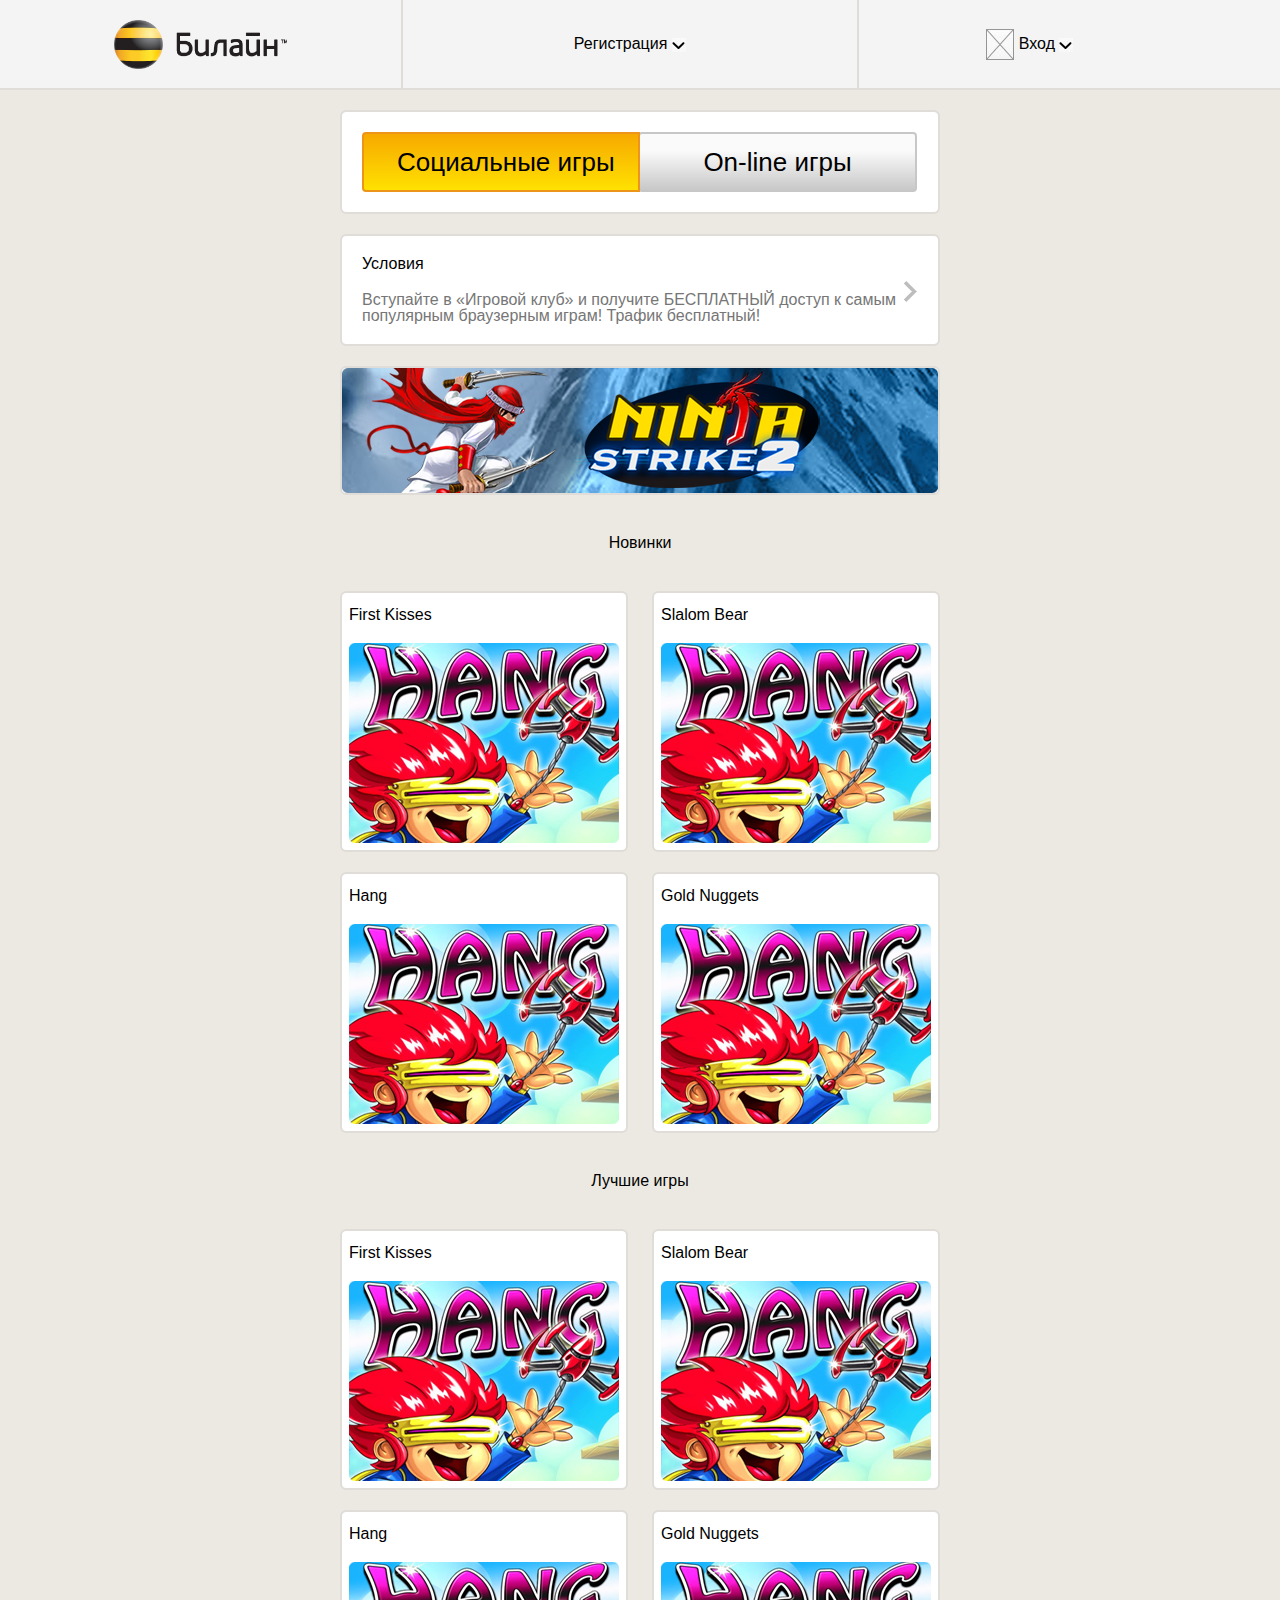
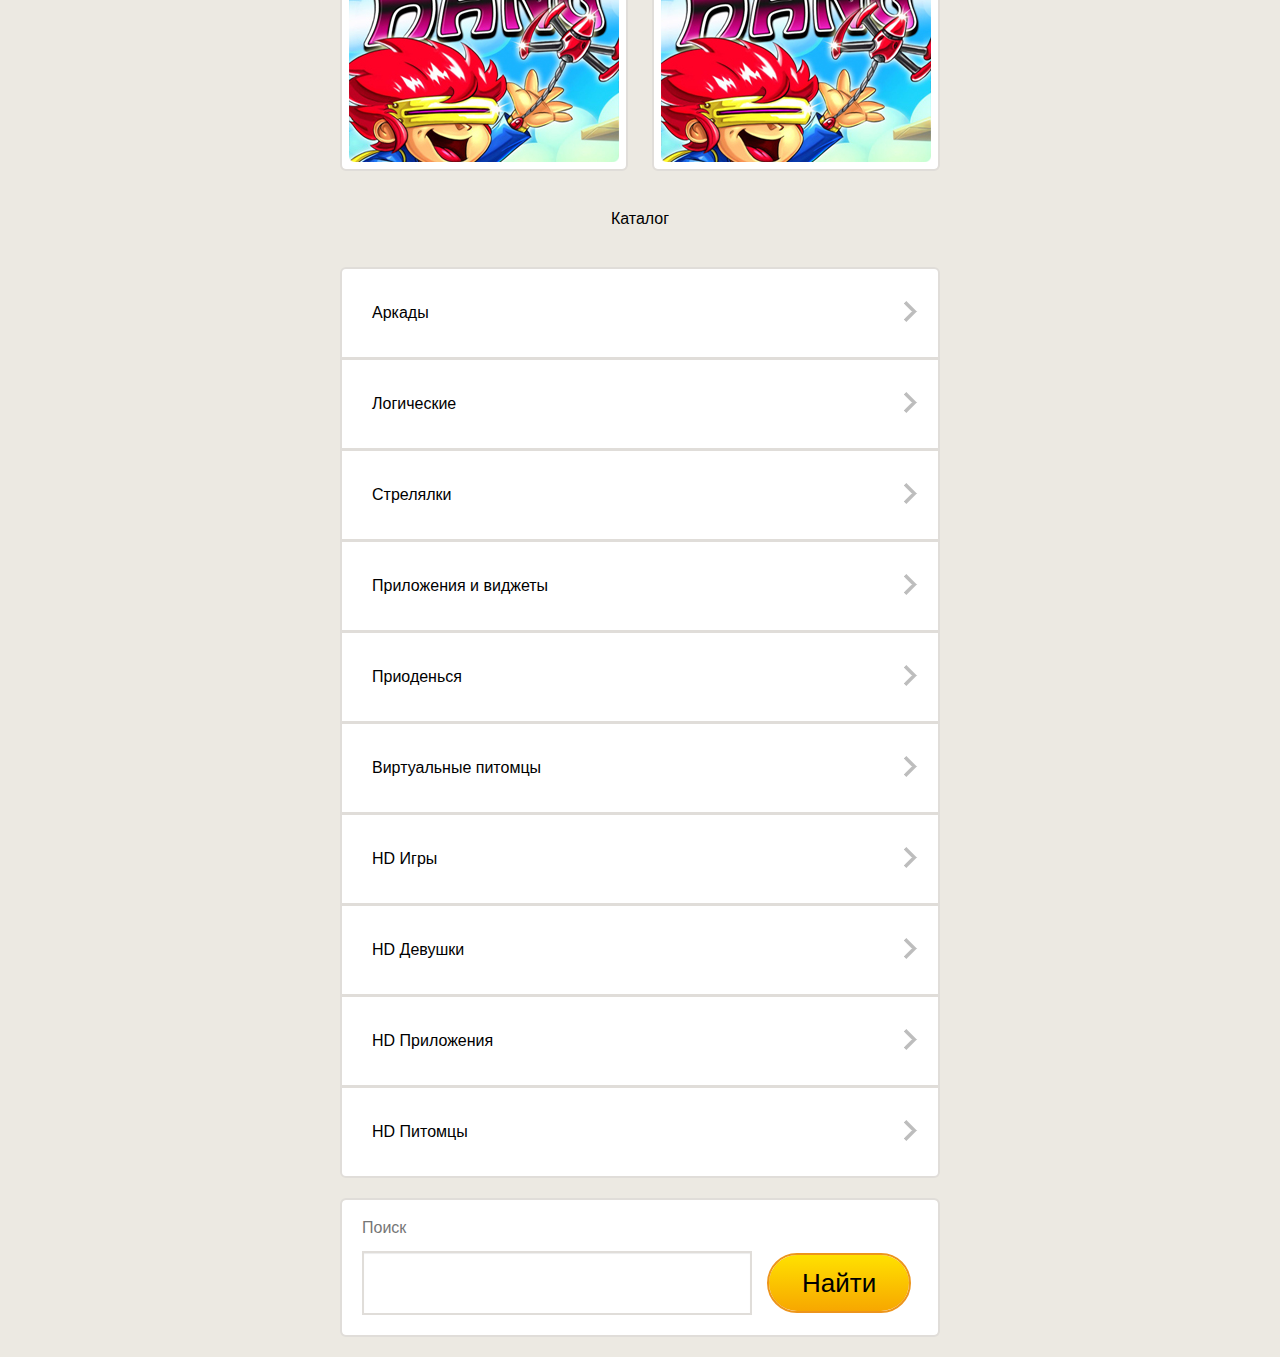
==== h5c/index.html @ 3011b01f "change viewport settings" ====
<!DOCTYPE html>
<html lang="en">
<head>
    <meta charset="UTF-8">
    <meta name="viewport" content="width=640, initial-scale=1.0, maximum-scale=1.0" /> 
    <meta name="apple-mobile-web-app-capable" content="yes">
    <meta name="HandheldFriendly" content="true">
    <meta name="MobileOptimized" content="width">
    <link rel="stylesheet" href="css/style.css">
    <title>Index</title>
    <script type="text/javascript" src="js/jquery-1.8.2.min.js"></script>
    <script>if ($(window).width() < 768) { $('meta[name=viewport]').attr('content','width=640, initial-scale=.5, maximum-scale=.5'); }</script>
</head>
<body>

    <section class="nav-main">
        <ul class="clearfix">
            <li class="nav-main-logo"><a href="index.html"><img src="images/logo.png" width="173" alt=""></a></li>
            <li class="nav-main-registration"><a href="login.html">Регистрация <img src="images/arrow-down.png" alt=""></a></li>
            <li class="nav-main-enter"><img src="images/nologo.png" alt="*"> <a href="login.html">Вход <img src="images/arrow-down.png" alt="*"></a></li>
        </ul>
    </section>

    <div class="page">      

        <section class="container nav-slave">
            <div class="clearfix">
                <div class="btn-group">
                    <a href="" class="btn btn-default btn-socialgame active">Социальные игры</a>
                    <a href="" class="btn btn-default btn-online">On-line игры</a>
                </div>
            </div>
        </section>

        <section class="container terms" onclick="javascript:location.href='terms.html'">
            <article>
                <h1 class="terms-header">Условия</h1>   
                <div class="terms-text">Вступайте в «Игровой клуб» и получите БЕСПЛАТНЫЙ доступ к самым популярным браузерным играм! Трафик бесплатный!</div>
            </article>          
        </section>

        <section class="container banner-header">
            <div class="banner">
                <a href="#"><img src="images/demo/banner-main.png" alt="*"/></a>
            </div>
        </section>

        <section class="container contents content-new">
            <article>
                <h1 class="content-new-header">Новинки</h1>

                <section class="clearfix">
                    <figure class="content-item">
                        <h2 class="content-item-header"><a href="content.html">First Kisses</a></h2>
                        <div class="content-item-preview"><a href="content.html"><img src="images/demo/game-2.png" alt="*"/></a></div>
                    </figure>

                    <figure class="content-item">
                        <h2 class="content-item-header"><a href="content.html">Slalom Bear</a></h2>
                        <div class="content-item-preview"><a href="content.html"><img src="images/demo/game-2.png" alt="*"/></a></div>
                    </figure>

                    <figure class="content-item">
                        <h2 class="content-item-header"><a href="content.html">Hang</a></h2>
                        <div class="content-item-preview"><a href="content.html"><img src="images/demo/game-2.png" alt="*"/></a></div>
                    </figure>

                    <figure class="content-item">
                        <h2 class="content-item-header"><a href="content.html">Gold Nuggets</a></h2>
                        <div class="content-item-preview"><a href="content.html"><img src="images/demo/game-2.png" alt="*"/></a></div>
                    </figure>
                </section>
            </article>
        </section>

        <section class="container contents content-top">
            <article>
                <h1 class="content-top-header">Лучшие игры</h1>

                <section class="clearfix">
                    <figure class="content-item">
                        <h2 class="content-item-header"><a href="content.html">First Kisses</a></h2>
                        <div class="content-item-preview"><a href="content.html"><img src="images/demo/game-2.png" alt="*"/></a></div>
                    </figure>

                    <figure class="content-item">
                        <h2 class="content-item-header"><a href="content.html">Slalom Bear</a></h2>
                        <div class="content-item-preview"><a href="content.html"><img src="images/demo/game-2.png" alt="*"/></a></div>
                    </figure>

                    <figure class="content-item">
                        <h2 class="content-item-header"><a href="content.html">Hang</a></h2>
                        <div class="content-item-preview"><a href="content.html"><img src="images/demo/game-2.png" alt="*"/></a></div>
                    </figure>

                    <figure class="content-item">
                        <h2 class="content-item-header"><a href="content.html">Gold Nuggets</a></h2>
                        <div class="content-item-preview"><a href="content.html"><img src="images/demo/game-2.png" alt="*"/></a></div>
                    </figure>
                </section>
            </article>
        </section>

        <section class="container catalog">
            <article>
                <h1 class="catalog-header">Каталог</h1>

                <section class="nav-catalog">
                    <ul>
                        <li><a href="catalog.html">Аркады</a></li>
                        <li><a href="catalog.html">Логические</a></li>
                        <li><a href="catalog.html">Стрелялки</a></li>
                        <li><a href="catalog.html">Приложения и виджеты</a></li>
                        <li><a href="catalog.html">Приоденься</a></li>
                        <li><a href="catalog.html">Виртуальные питомцы</a></li>
                        <li><a href="catalog.html">HD Игры</a></li>
                        <li><a href="catalog.html">HD Девушки</a></li>
                        <li><a href="catalog.html">HD Приложения</a></li>
                        <li><a href="catalog.html">HD Питомцы</a></li>
                    </ul>
                </section>
            </article>
        </section>

        <section class="container search">
            <div class="search-form">
                <form action="" method="POST">
                    <fieldset>
                        <label for="search_text">Поиск</label>
                        <div class="search-form-elements">
                            <input type="search" id="search_text" name="search_text" value=""/><input type="submit" class="btn btn-search btn-rounded" name="submit_search" value="Найти"/>
                        </div>
                    </fieldset>
                </form>
            </div>
        </section>
    </div>
</body>
</html>
---- h5c/css/style.css ----
@charset 'UTF-8';
@font-face {
  font-family: 'Officina';
  src: url('/fonts/OfficinaSerifC-Book.otf');
}
@font-face {
  font-family: 'Officina';
  font-weight: bold;
  src: url('/fonts/OfficinaSerifC-Bold.otf');
}
html,
body,
div,
span,
applet,
object,
iframe,
h1,
h2,
h3,
h4,
h5,
h6,
p,
blockquote,
pre,
a,
abbr,
acronym,
address,
big,
cite,
code,
del,
dfn,
em,
img,
ins,
kbd,
q,
s,
samp,
small,
strike,
strong,
sub,
sup,
tt,
var,
b,
u,
i,
center,
dl,
dt,
dd,
ol,
ul,
li,
fieldset,
form,
label,
legend,
table,
caption,
tbody,
tfoot,
thead,
tr,
th,
td,
article,
aside,
canvas,
details,
embed,
figure,
figcaption,
footer,
header,
hgroup,
menu,
nav,
output,
ruby,
section,
summary,
time,
mark,
audio,
video {
  margin: 0;
  padding: 0;
  border: 0;
  font-size: 100%;
  font: inherit;
  vertical-align: baseline;
}
article,
aside,
details,
figcaption,
figure,
footer,
header,
hgroup,
menu,
nav,
section {
  display: block;
}
body {
  line-height: 1;
}
ol,
ul {
  list-style: none;
}
blockquote,
q {
  quotes: none;
}
blockquote:before,
blockquote:after,
q:before,
q:after {
  content: '';
  content: none;
}
table {
  border-collapse: collapse;
  border-spacing: 0;
}
input:not([type]),
input[type="color"],
input[type="date"],
input[type="datetime"],
input[type="datetime-local"],
input[type="email"],
input[type="month"],
input[type="number"],
input[type="password"],
input[type="tel"],
input[type="text"],
input[type="time"],
input[type="url"],
input[type="week"] {
  padding-top: 0px;
}
input,
input[type="password"],
input[type="search"],
isindex {
  border: 0px inset;
}
button::-moz-focus-inner {
  border: 0;
  padding: 0;
  margin: 0;
}
body {
  background-color: #ece9e2;
  color: #000000;
  font-size: 16px;
  font-family: "Officina", Arial, sans-serif;
  -ms-text-size-adjust: 100%;
  -webkit-text-size-adjust: 100%;
}
img {
  width: auto 9;
  height: auto;
  max-width: 100%;
  vertical-align: middle;
  border: 0;
  -ms-interpolation-mode: bicubic;
}
a {
  color: #000000;
  text-decoration: none;
}
a:hover {
  color: #eb7c2d;
}
.page {
  margin: 0 auto;
  max-width: 640px;
}
.container {
  margin-top: 1.25rem;
  margin-left: 3.125%;
  margin-right: 3.125%;
}
.nav-main {
  background-color: #f4f4f4;
  border-bottom: 2px solid #e0ddd9;
}
.nav-main ul li {
  float: left;
  font: 1.75rem normal "Officina", Arial, sans-serif;
  line-height: 5.5rem;
  height: 5.5rem;
  border-right: 2px solid #e0ddd9;
  text-align: center;
}
.nav-main ul li:last-child {
  border-right: 0px;
}
.nav-main .nav-main-logo {
  width: 31.3235294%;
}
.nav-main .nav-main-registration {
  width: 35.4411765%;
}
.nav-main .nav-main-enter {
  width: 26.7647059%;
}
.nav-slave {
  padding: 1.25rem;
  background-color: #ffffff;
  border: 2px solid #e0ddd9;
  -webkit-border-radius: 6px;
  -moz-border-radius: 6px;
  border-radius: 6px;
  -webkit-background-clip: padding;
  -moz-background-clip: padding;
  background-clip: padding-box;
}
.terms {
  position: relative;
  padding: 1.25rem;
  background-color: #ffffff;
  border: 2px solid #e0ddd9;
  -webkit-border-radius: 6px;
  -moz-border-radius: 6px;
  border-radius: 6px;
  -webkit-background-clip: padding;
  -moz-background-clip: padding;
  background-clip: padding-box;
}
.terms .terms-header {
  color: #000000;
  font: 2.0625rem bold "Officina", "Lucida Sans Unicode", "Lucida Grande", sans-serif;
}
.terms .terms-text {
  color: #767676;
  font: 1.625rem italic "Officina", Arial, sans-serif;
  margin-top: 1.25rem;
}
.terms:after {
  background: url("../images/arrow-right.png") no-repeat;
  width: 0.875rem;
  height: 1.3125rem;
  content: "";
  position: absolute;
  top: 2.8125rem;
  right: 1.25rem;
}
.banner-header .banner img {
  border: 2px solid #e0ddd9;
  -webkit-border-radius: 6px;
  -moz-border-radius: 6px;
  border-radius: 6px;
  -webkit-background-clip: padding;
  -moz-background-clip: padding;
  background-clip: padding-box;
}
.contents .content-header,
.contents .content-new-header,
.contents .content-top-header {
  color: #000000;
  font: 2.625rem bold "Officina", "Lucida Sans Unicode", "Lucida Grande", sans-serif;
  text-align: center;
  margin-bottom: 2.5rem;
}
.contents .content-item {
  float: left;
  padding: 0.4375rem;
  background-color: #ffffff;
  border: 2px solid #e0ddd9;
  -webkit-border-radius: 6px;
  -moz-border-radius: 6px;
  border-radius: 6px;
  -webkit-background-clip: padding;
  -moz-background-clip: padding;
  background-clip: padding-box;
  width: 45%;
}
.contents .content-item:nth-child(even) {
  margin-left: 1.5rem;
  margin-bottom: 1.25rem;
}
.contents .content-item-header {
  font: 1.75rem normal "Officina", "Lucida Sans Unicode", "Lucida Grande", sans-serif;
  margin-top: 0.4375rem;
}
.contents .content-item-preview {
  margin-top: 1.25rem;
}
.contents .content-pagination {
  background-color: #ffffff;
  font: 1.75rem bold "Officina", "Lucida Sans Unicode", "Lucida Grande", sans-serif;
  border: 2px solid #e0ddd9;
  -webkit-border-radius: 6px;
  -moz-border-radius: 6px;
  border-radius: 6px;
  -webkit-background-clip: padding;
  -moz-background-clip: padding;
  background-clip: padding-box;
  padding: 1.25rem;
  text-align: center;
}
.contents .content-pagination ul li {
  display: inline-block;
  margin-left: 0.3125rem;
  height: 3.5rem;
  line-height: 3.5rem;
}
.contents .content-pagination ul li:first-child {
  margin-left: 0px;
}
.contents .content-pagination ul li a {
  background-color: #ffffff;
  padding: 0.9375rem 1.125rem 0.9375rem 1.125rem;
  border: 2px solid #e0ddd9;
  -webkit-border-radius: 22px;
  -moz-border-radius: 22px;
  border-radius: 22px;
  -webkit-background-clip: padding;
  -moz-background-clip: padding;
  background-clip: padding-box;
}
.contents .content-pagination ul li.page-left a,
.contents .content-pagination ul li.page-right a {
  padding: 0.9375rem;
}
.contents .content-pagination a:hover,
.contents .content-pagination .active {
  color: #eb7c2d;
}
.content-new {
  margin-top: 2.5rem;
}
.content .content-header {
  color: #000000;
  font: 2.625rem bold "Officina", "Lucida Sans Unicode", "Lucida Grande", sans-serif;
  text-align: center;
  margin-bottom: 2.5rem;
}
.content .content-rating {
  background-color: #ffffff;
  border: 2px solid #e0ddd9;
  -webkit-border-radius: 6px;
  -moz-border-radius: 6px;
  border-radius: 6px;
  -webkit-background-clip: padding;
  -moz-background-clip: padding;
  background-clip: padding-box;
  padding: 1.25rem;
  text-align: center;
}
.content .content-rating ul li {
  font: normal 1.75rem "Officina", Arial, sans-serif;
  display: inline-block;
}
.content .content-rating ul li:first-child {
  margin-right: 10px;
}
.content .content-card {
  background-color: #ffffff;
  border: 2px solid #e0ddd9;
  -webkit-border-radius: 6px;
  -moz-border-radius: 6px;
  border-radius: 6px;
  -webkit-background-clip: padding;
  -moz-background-clip: padding;
  background-clip: padding-box;
  padding: 1.25rem;
  margin-top: 1.25rem;
}
.content .content-screenshots {
  position: relative;
  text-align: center;
}
.content .content-screenshots ul li {
  border: 2px solid #ffd823;
  background-color: #ffd823;
  -webkit-border-radius: 22px;
  -moz-border-radius: 22px;
  border-radius: 22px;
  -webkit-background-clip: padding;
  -moz-background-clip: padding;
  background-clip: padding-box;
}
.content .content-screenshots .prev {
  position: absolute;
  top: 40%;
  left: 0;
}
.content .content-screenshots .next {
  position: absolute;
  top: 40%;
  right: 0;
}
.content .content-description {
  font: 1.3125rem normal "Officina", Arial, sans-serif;
}
.content .content-description p {
  padding-top: 1.5625rem;
}
.content .content-description ul {
  list-style-type: disc;
  list-style-position: inside;
}
.content .content-social-btns {
  background-color: #ffffff;
  border: 2px solid #e0ddd9;
  -webkit-border-radius: 6px;
  -moz-border-radius: 6px;
  border-radius: 6px;
  -webkit-background-clip: padding;
  -moz-background-clip: padding;
  background-clip: padding-box;
  padding: 1.25rem;
  margin-top: 1.25rem;
  text-align: center;
}
.content .content-social-btns ul li {
  display: inline-block;
  margin-left: 5px;
}
.content .content-social-btns ul li:first-child {
  margin-left: 0px;
}
.content .content-social-btns ul li a {
  padding: 15px 5px;
  border: 2px solid #e0ddd9;
  -webkit-border-radius: 6px;
  -moz-border-radius: 6px;
  border-radius: 6px;
  -webkit-background-clip: padding;
  -moz-background-clip: padding;
  background-clip: padding-box;
}
.text-header {
  color: #000000;
  font: 2.625rem bold "Officina", "Lucida Sans Unicode", "Lucida Grande", sans-serif;
  text-align: center;
}
.text {
  font: 1.625rem italic "Officina", Arial, sans-serif;
  margin-top: 1.25rem;
  padding: 1.25rem;
  background-color: #ffffff;
  border: 2px solid #e0ddd9;
  -webkit-border-radius: 6px;
  -moz-border-radius: 6px;
  border-radius: 6px;
  -webkit-background-clip: padding;
  -moz-background-clip: padding;
  background-clip: padding-box;
}
.text p {
  padding-top: 1.5625rem;
}
.text ul {
  list-style-type: disc;
  list-style-position: inside;
}
.text ul li {
  line-height: 1.5;
}
.login .login-header {
  color: #000000;
  font: 2.625rem bold "Officina", "Lucida Sans Unicode", "Lucida Grande", sans-serif;
  text-align: center;
  margin-bottom: 2.5rem;
}
.login .login-form {
  padding: 1.25rem;
  background-color: #ffffff;
  border: 2px solid #e0ddd9;
  -webkit-border-radius: 6px;
  -moz-border-radius: 6px;
  border-radius: 6px;
  -webkit-background-clip: padding;
  -moz-background-clip: padding;
  background-clip: padding-box;
}
.login .login-form label {
  color: #7a7a7a;
  font: normal 1.3125rem "Officina", Arial, sans-serif;
}
.login .login-form input {
  vertical-align: middle;
  outline: 0;
  -webkit-appearance: none;
  -webkit-box-sizing: border-box;
  -moz-box-sizing: border-box;
  box-sizing: border-box;
}
.login .login-form p {
  color: #7a7a7a;
  margin-top: 0.625rem;
}
.login .login-form input[type="tel"],
.login .login-form input[type="password"],
.login .login-form input[type="text"] {
  font: normal 1.625rem "Officina", Arial, sans-serif;
  border: 2px solid #e0ddd9;
  border-radius: 0;
  height: 4rem;
  width: 100%;
  padding: 0.625rem;
  -webkit-box-shadow: inset 0 1px 1px rgba(0, 0, 0, 0.075);
  box-shadow: inset 0 1px 1px rgba(0, 0, 0, 0.075);
  -webkit-transition: border-color ease-in-out 0.15s, box-shadow ease-in-out 0.15s;
  transition: border-color ease-in-out 0.15s, box-shadow ease-in-out 0.15s;
}
.login .login-form input[type="tel"]:focus,
.login .login-form input[type="password"]:focus,
.login .login-form input[type="text"]:focus {
  -webkit-box-shadow: inset 0 0 5px #ffd823;
  box-shadow: inset 0 0 5px #ffd823;
  border: 1px solid #ffd823;
}
.login .login-form-description {
  font: normal 1rem "Officina", Arial, sans-serif;
}
.catalog .catalog-header {
  color: #000000;
  font: 2.625rem bold "Officina", "Lucida Sans Unicode", "Lucida Grande", sans-serif;
  text-align: center;
  margin-bottom: 2.5rem;
}
.catalog .nav-catalog ul li {
  position: relative;
  background-color: #ffffff;
  border: 2px solid #e0ddd9;
  border-bottom-width: 1px;
  font: 2.25rem normal "Officina", "Lucida Sans Unicode", "Lucida Grande", sans-serif;
  line-height: 5.5rem;
  padding-left: 30px;
}
.catalog .nav-catalog ul li:first-child {
  -webkit-border-top-left-radius: 6px;
  -webkit-border-top-right-radius: 6px;
  -moz-border-radius-topleft: 6px;
  -moz-border-radius-topright: 6px;
  border-top-left-radius: 6px;
  border-top-right-radius: 6px;
}
.catalog .nav-catalog ul li:last-child {
  -webkit-border-bottom-right-radius: 6px;
  -webkit-border-bottom-left-radius: 6px;
  -moz-border-radius-bottomright: 6px;
  -moz-border-radius-bottomleft: 6px;
  border-bottom-right-radius: 6px;
  border-bottom-left-radius: 6px;
  border-bottom-width: 2px;
}
.catalog .nav-catalog ul li a {
  display: block;
  width: 100%;
  height: 100%;
}
.catalog .nav-catalog ul li:after {
  background: url("../images/arrow-right.png") no-repeat;
  width: 0.875rem;
  height: 1.3125rem;
  content: "";
  position: absolute;
  top: 2rem;
  right: 1.25rem;
}
.catalog .nav-catalog ul li:hover:after {
  background: url("../images/arrow-right-selected.png") no-repeat;
  width: 0.875rem;
  height: 1.3125rem;
  content: "";
  position: absolute;
  top: 2rem;
  right: 1.25rem;
}
.search {
  padding: 1.25rem;
  background-color: #ffffff;
  border: 2px solid #e0ddd9;
  margin-bottom: 1.25rem;
  -webkit-border-radius: 6px;
  -moz-border-radius: 6px;
  border-radius: 6px;
  -webkit-background-clip: padding;
  -moz-background-clip: padding;
  background-clip: padding-box;
}
.search .search-form label {
  color: #767676;
  font: 2rem normal "Officina", "Lucida Sans Unicode", "Lucida Grande", sans-serif;
}
.search .search-form .search-form-elements {
  margin-top: 0.9375rem;
}
.search .search-form input {
  vertical-align: middle;
  outline: 0;
  -webkit-appearance: none;
  -webkit-box-sizing: border-box;
  -moz-box-sizing: border-box;
  box-sizing: border-box;
}
.search .search-form input[type="search"],
.search .search-form input[type="text"] {
  font: normal 1.625rem "Officina", Arial, sans-serif;
  border: 2px solid #e0ddd9;
  -webkit-appearance: none;
  border-radius: 0;
  height: 4rem;
  padding: 0.625rem;
  width: 70.1438849%;
  -webkit-box-shadow: inset 0 1px 1px rgba(0, 0, 0, 0.075);
  box-shadow: inset 0 1px 1px rgba(0, 0, 0, 0.075);
  -webkit-transition: border-color ease-in-out 0.15s, box-shadow ease-in-out 0.15s;
  transition: border-color ease-in-out 0.15s, box-shadow ease-in-out 0.15s;
}
.search .search-form input[type="search"]:focus,
.search .search-form input[type="text"]:focus {
  -webkit-box-shadow: inset 0 0 5px #ffd823;
  box-shadow: inset 0 0 5px #ffd823;
  border: 1px solid #ffd823;
}
a.btn,
a.btn:hover,
a.btn:visited {
  color: #000000;
}
.btn {
  display: inline-block;
  padding-left: 33px;
  padding-right: 33px;
  padding-top: 0;
  padding-bottom: 0;
  line-height: 56px;
  font-size: 26px;
  font-weight: normal;
  text-align: center;
  cursor: pointer;
  border: 2px solid transparent;
  white-space: nowrap;
  -webkit-user-select: none;
  -moz-user-select: none;
  -ms-user-select: none;
  -o-user-select: none;
  user-select: none;
  -webkit-border-radius: 4px;
  -moz-border-radius: 4px;
  border-radius: 4px;
  -webkit-background-clip: padding;
  -moz-background-clip: padding;
  background-clip: padding-box;
}
.btn-default {
  color: #000000;
  border-color: #c7c7c7;
}
.btn-default:hover,
.btn-default:focus,
.btn-default:active,
.btn-default.active {
  color: #000000;
}
.btn-default,
.btn-default:hover {
  background: #dfdfdf;
  background: -webkit-linear-gradient(top, #fafafa 30%, #c8c8c8 100%);
  background: -moz-linear-gradient(top, #fafafa 30%, #c8c8c8 100%);
  background: -ms-linear-gradient(top, #fafafa 30%, #c8c8c8 100%);
  background: -o-linear-gradient(top, #fafafa 30%, #c8c8c8 100%);
  background: linear-gradient(top, #fafafa 30%, #c8c8c8 100%);
}
.btn-default:focus,
.btn-default:active,
.btn-default.active {
  background: #ffc722;
  background: -webkit-linear-gradient(top, #f7a900 0%, #ffe100 100%);
  background: -moz-linear-gradient(top, #f7a900 0%, #ffe100 100%);
  background: -ms-linear-gradient(top, #f7a900 0%, #ffe100 100%);
  background: -o-linear-gradient(top, #f7a900 0%, #ffe100 100%);
  background: linear-gradient(top, #f7a900 0%, #ffe100 100%);
  border-color: #ed951b;
}
.btn-default:hover {
  background: none;
  background: #dfdfdf;
}
.btn-default.active:hover {
  background: none;
  background: #ffc722;
}
.btn-socialgame {
  width: 208px;
}
.btn-online {
  width: 209px;
}
.btn-play,
.btn-login {
  background: #F7A700;
  background: linear-gradient(to bottom, #ffe100 0px, #f7a700 100%);
  background: -webkit-linear-gradient(top, #ffe100 0px, #f7a700 100%);
  background: -o-linear-gradient(top, #ffe100 0px, #f7a700 100%);
  background: -ms-linear-gradient(top, #ffe100 0px, #f7a700 100%);
  background: linear-gradient(to bottom, #ffe100 0px, #f7a700 100%) transparent;
  border-color: #ed951b;
  padding-left: 0px;
  padding-right: 0px;
  width: 100%;
  font-weight: bold;
}
.btn-search {
  background: #F7A700;
  background: linear-gradient(to bottom, #ffe100 0px, #f7a700 100%);
  background: -webkit-linear-gradient(top, #ffe100 0px, #f7a700 100%);
  background: -o-linear-gradient(top, #ffe100 0px, #f7a700 100%);
  background: -ms-linear-gradient(top, #ffe100 0px, #f7a700 100%);
  background: linear-gradient(to bottom, #ffe100 0px, #f7a700 100%) transparent;
  border-color: #ed951b;
  margin-left: 15px;
}
.btn-play:hover,
.btn-login:hover,
.btn-search:hover {
  background: none;
  background: #ffc722;
}
.btn-rounded {
  -webkit-border-radius: 30px;
  -moz-border-radius: 30px;
  border-radius: 30px;
  -webkit-background-clip: padding;
  -moz-background-clip: padding;
  background-clip: padding-box;
}
.btn-group > .btn:hover,
.btn-group > .btn:focus,
.btn-group > .btn:active,
.btn-group > .btn.active {
  z-index: 2;
}
.btn-group > .btn {
  position: relative;
  float: left;
}
.btn-group > .btn:first-child {
  margin-left: 0;
}
.btn-group > .btn:first-child:not(:last-child) {
  border-bottom-right-radius: 0;
  border-top-right-radius: 0;
}
.btn-group > .btn:not(:first-child):not(:last-child) {
  border-radius: 0;
}
.btn-group .btn + .btn,
.btn-group .btn + .btn-group,
.btn-group .btn-group + .btn,
.btn-group .btn-group + .btn-group {
  margin-left: 0;
}
.btn-group .btn + .btn,
.btn-group .btn + .btn-group,
.btn-group .btn-group + .btn,
.btn-group .btn-group + .btn-group {
  margin-left: -2px;
}
/* `Clear Floated Elements
----------------------------------------------------------------------------------------------------*/
/* http://sonspring.com/journal/clearing-floats */
.clear {
  clear: both;
  display: block;
  overflow: hidden;
  visibility: hidden;
  width: 0;
  height: 0;
}
/* http://www.yuiblog.com/blog/2010/09/27/clearfix-reloaded-overflowhidden-demystified */
.clearfix:before,
.clearfix:after {
  content: '\0020';
  display: block;
  overflow: hidden;
  visibility: hidden;
  width: 0;
  height: 0;
}
.clearfix:after {
  clear: both;
}
/*
  The following zoom:1 rule is specifically for IE6 + IE7.
  Move to separate stylesheet if invalid CSS is a problem.
*/
.clearfix {
  zoom: 1;
}
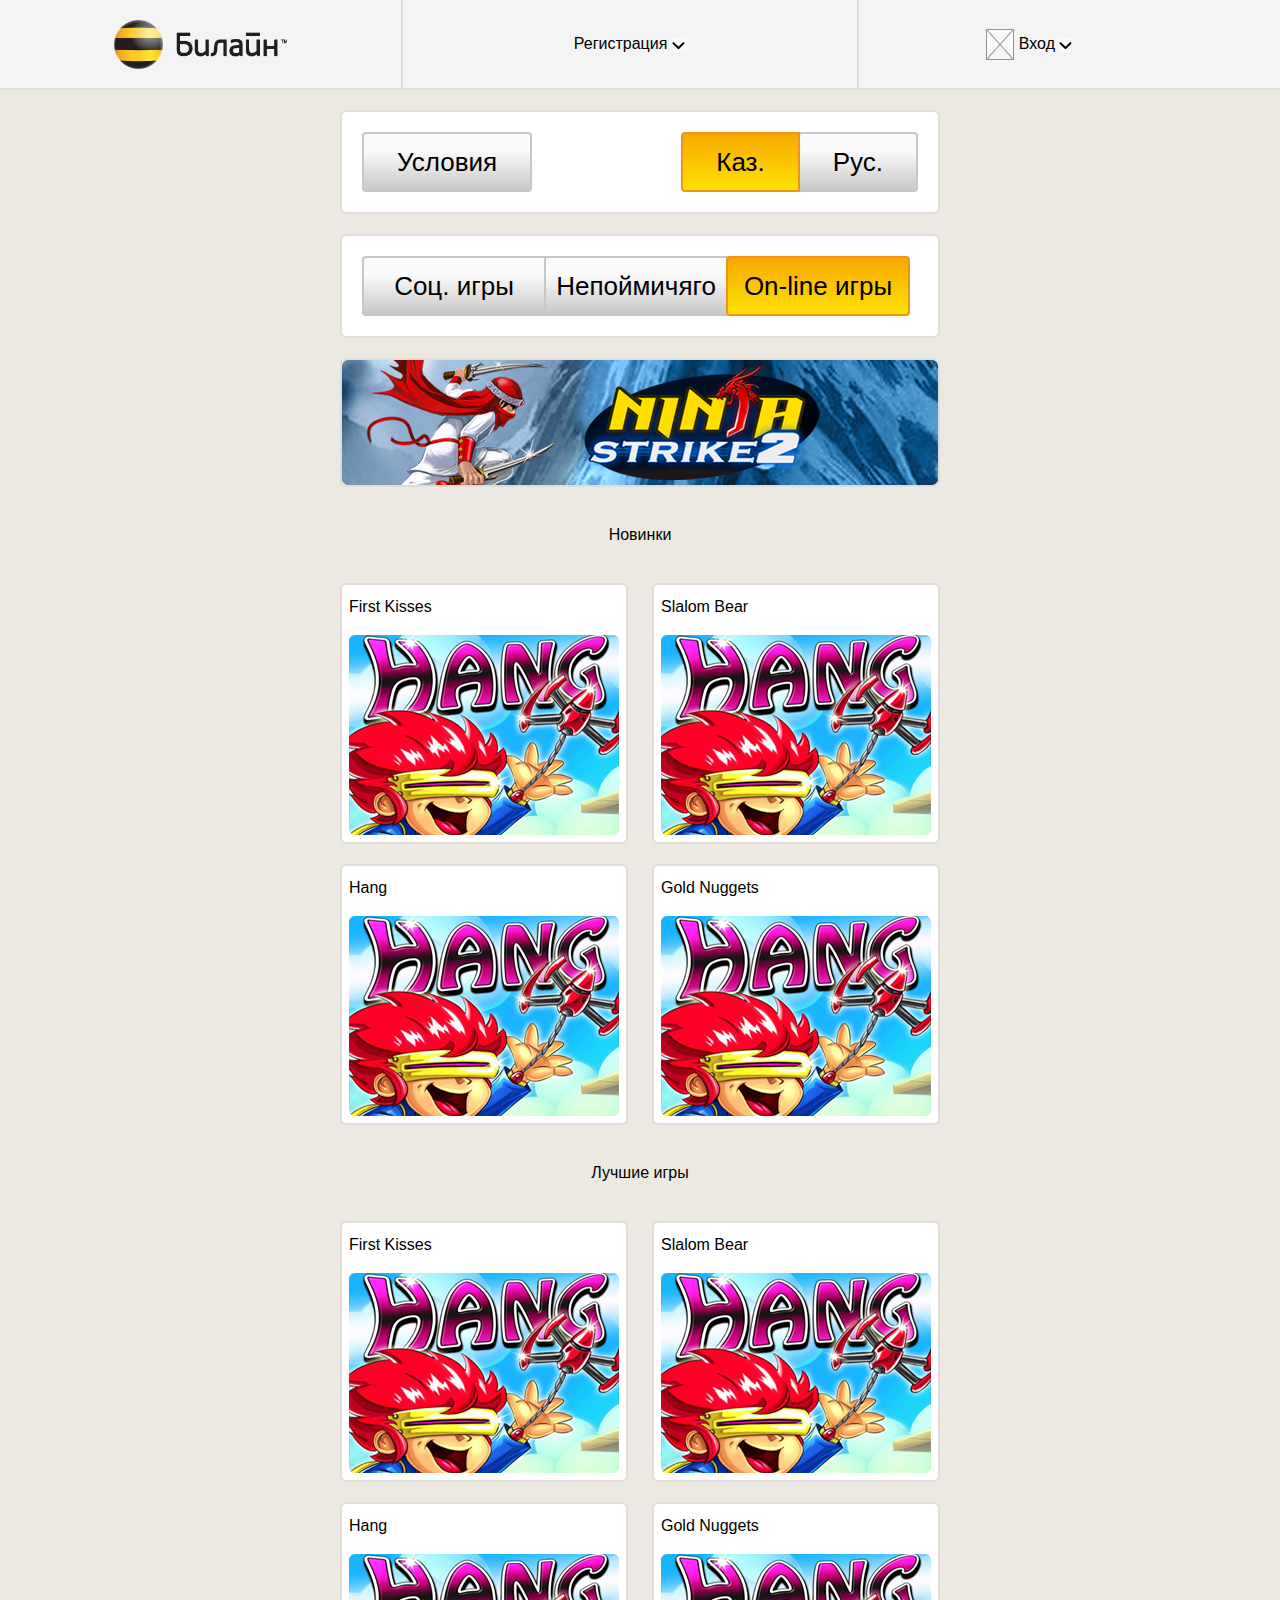
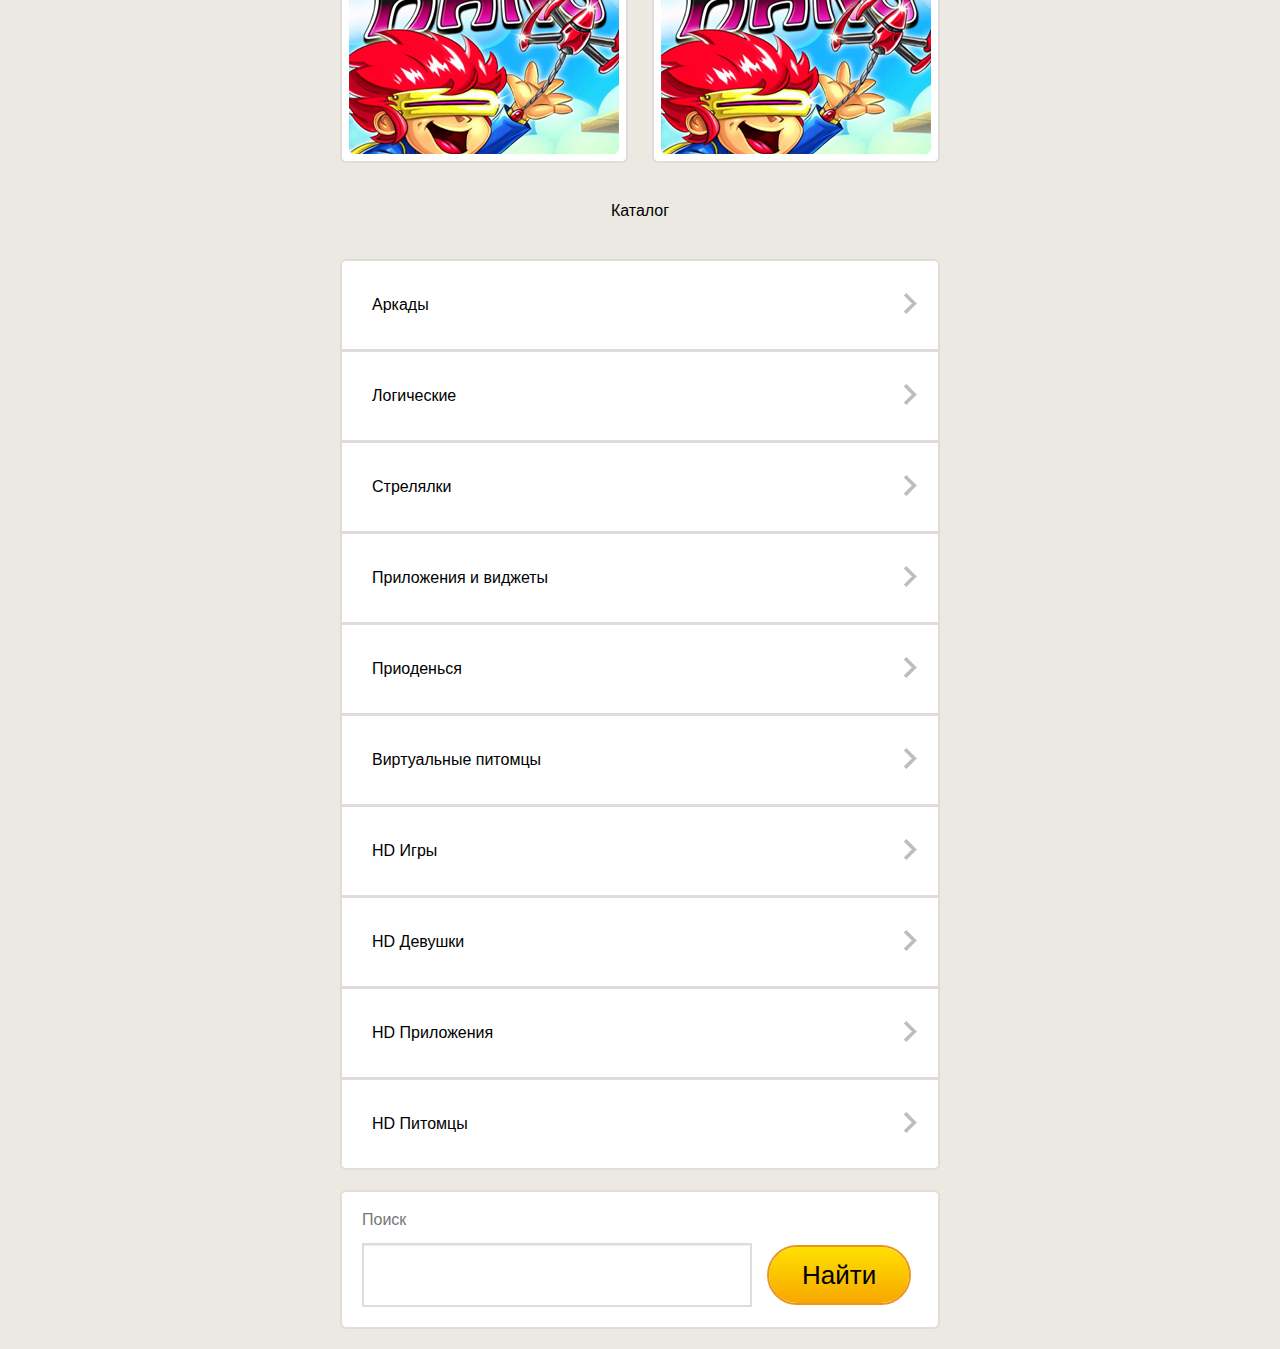
==== commit 0e64a060: "add kz version" ====
--- a/h5c/index.html
+++ b/h5c/index.html
@@ -21,22 +21,31 @@
         </ul>
     </section>
 
-    <div class="page">      
+    <div class="page"> 
+
+        <section class="container terms">
+            <div class="clearfix">
+                <div class="pull-left">
+                    <a href="terms.html" class="btn btn-default">Условия</a>
+                </div>
+
+                <div class="pull-right">
+                    <div class="btn-group">
+                        <a href="#" class="btn btn-default active">Каз.</a>
+                        <a href="#" class="btn btn-default">Рус.</a>
+                    </div>
+                </div>
+            </div>
+        </section>     
 
         <section class="container nav-slave">
             <div class="clearfix">
                 <div class="btn-group">
-                    <a href="" class="btn btn-default btn-socialgame active">Социальные игры</a>
-                    <a href="" class="btn btn-default btn-online">On-line игры</a>
+                    <a href="" class="btn btn-default btn-nav">Соц. игры</a>
+                    <a href="" class="btn btn-default btn-nav">Непоймичяго</a>
+                    <a href="" class="btn btn-default btn-nav active">On-line игры</a>
                 </div>
             </div>
-        </section>
-
-        <section class="container terms" onclick="javascript:location.href='terms.html'">
-            <article>
-                <h1 class="terms-header">Условия</h1>   
-                <div class="terms-text">Вступайте в «Игровой клуб» и получите БЕСПЛАТНЫЙ доступ к самым популярным браузерным играм! Трафик бесплатный!</div>
-            </article>          
         </section>
 
         <section class="container banner-header">
--- a/h5c/css/style.css
+++ b/h5c/css/style.css
@@ -246,15 +246,6 @@
   font: 1.625rem italic "Officina", Arial, sans-serif;
   margin-top: 1.25rem;
 }
-.terms:after {
-  background: url("../images/arrow-right.png") no-repeat;
-  width: 0.875rem;
-  height: 1.3125rem;
-  content: "";
-  position: absolute;
-  top: 2.8125rem;
-  right: 1.25rem;
-}
 .banner-header .banner img {
   border: 2px solid #e0ddd9;
   -webkit-border-radius: 6px;
@@ -696,11 +687,10 @@
   background: none;
   background: #ffc722;
 }
-.btn-socialgame {
-  width: 208px;
-}
-.btn-online {
-  width: 209px;
+.btn-nav {
+  padding-left: 0px;
+  padding-right: 0px;
+  width: 180px;
 }
 .btn-play,
 .btn-login {
@@ -772,6 +762,12 @@
 .btn-group .btn-group + .btn-group {
   margin-left: -2px;
 }
+.pull-right {
+  float: right;
+}
+.pull-left {
+  float: left;
+}
 /* `Clear Floated Elements
 ----------------------------------------------------------------------------------------------------*/
 /* http://sonspring.com/journal/clearing-floats */
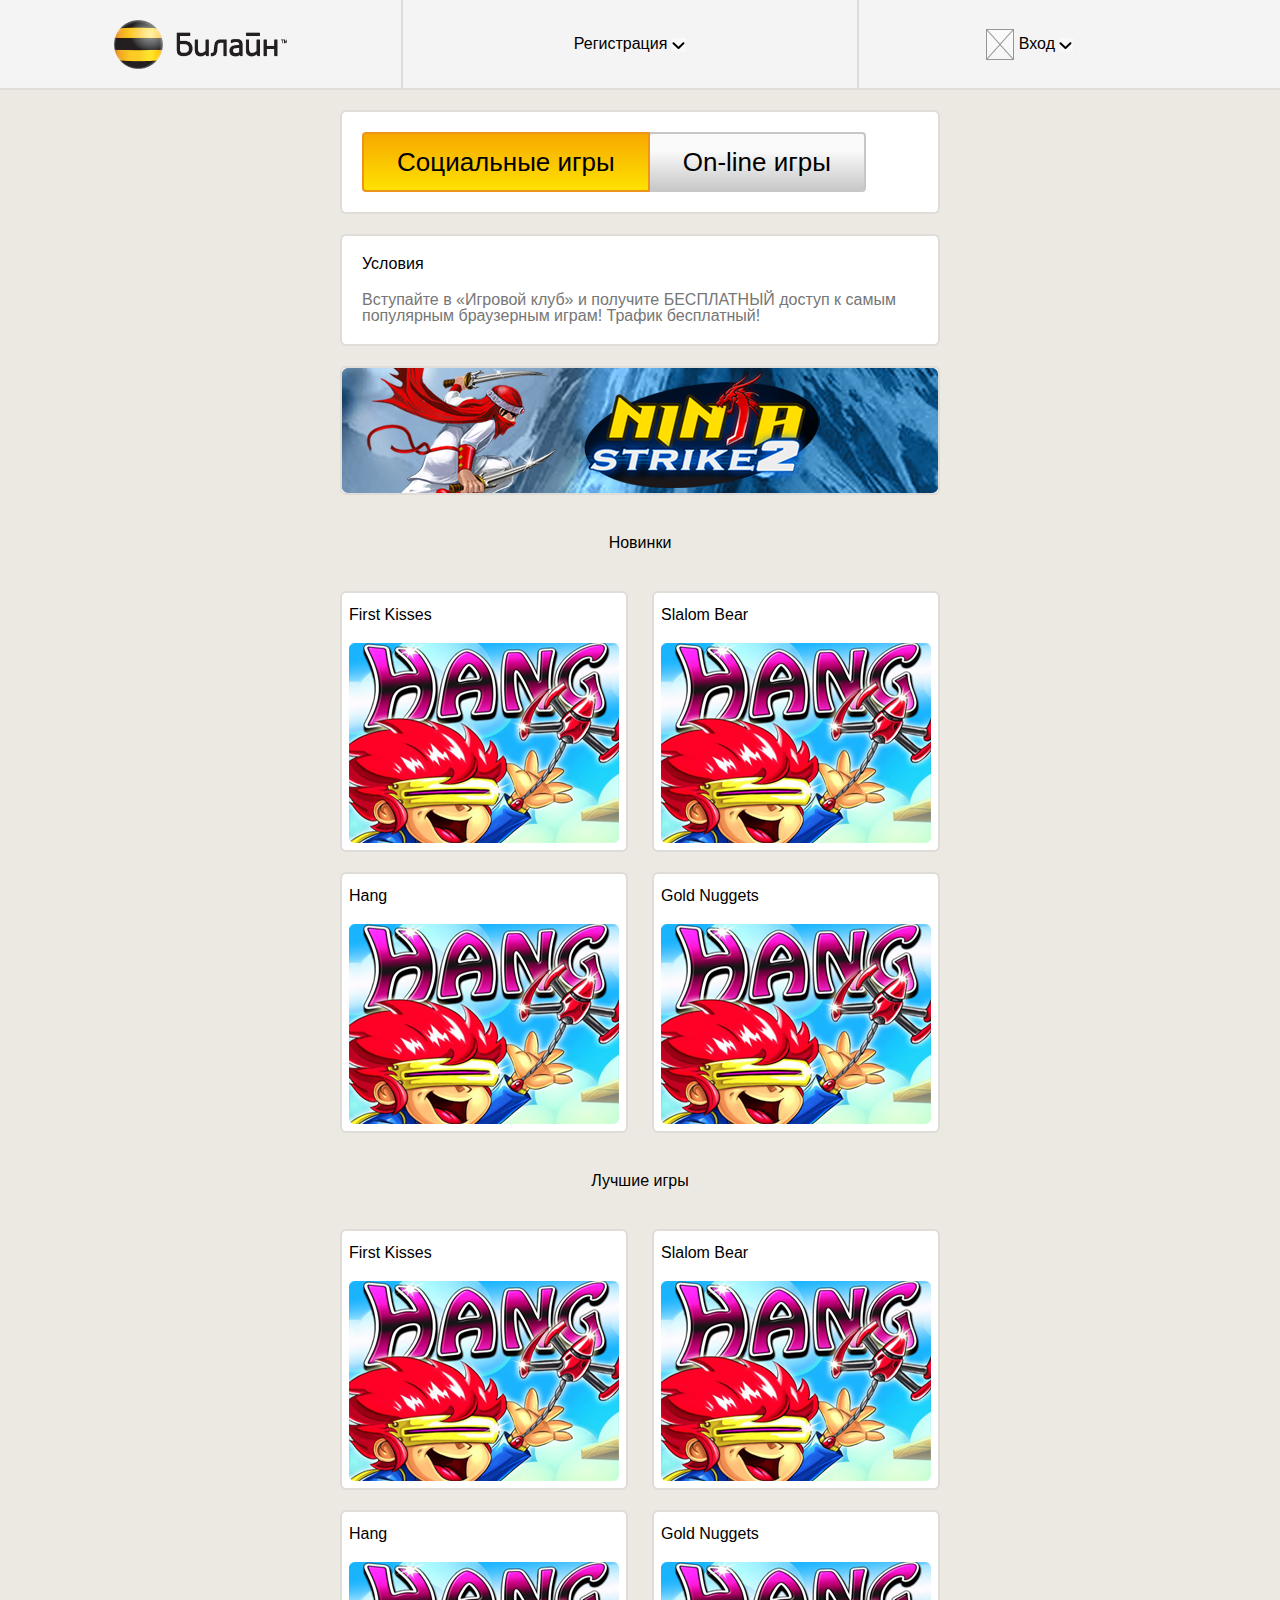
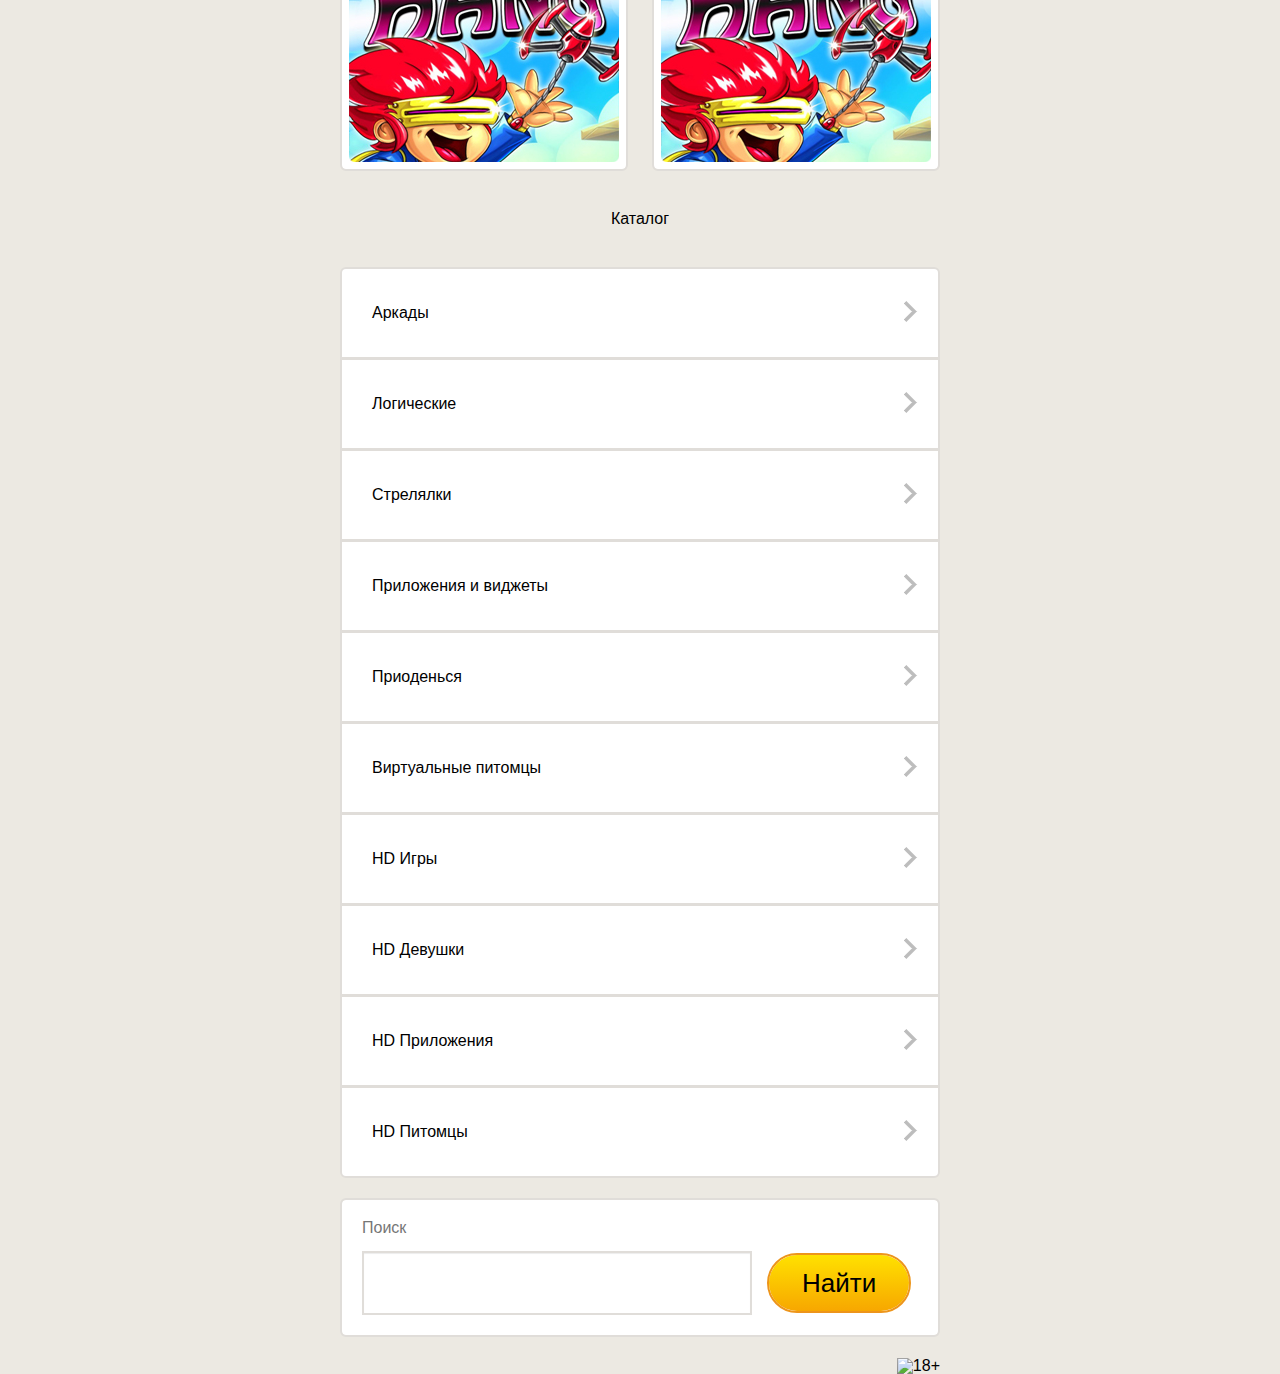
==== commit 4b71b159: "add 18+" ====
--- a/h5c/index.html
+++ b/h5c/index.html
@@ -21,31 +21,22 @@
         </ul>
     </section>
 
-    <div class="page"> 
-
-        <section class="container terms">
-            <div class="clearfix">
-                <div class="pull-left">
-                    <a href="terms.html" class="btn btn-default">Условия</a>
-                </div>
-
-                <div class="pull-right">
-                    <div class="btn-group">
-                        <a href="#" class="btn btn-default active">Каз.</a>
-                        <a href="#" class="btn btn-default">Рус.</a>
-                    </div>
-                </div>
-            </div>
-        </section>     
+    <div class="page">      
 
         <section class="container nav-slave">
             <div class="clearfix">
                 <div class="btn-group">
-                    <a href="" class="btn btn-default btn-nav">Соц. игры</a>
-                    <a href="" class="btn btn-default btn-nav">Непоймичяго</a>
-                    <a href="" class="btn btn-default btn-nav active">On-line игры</a>
+                    <a href="" class="btn btn-default btn-socialgame active">Социальные игры</a>
+                    <a href="" class="btn btn-default btn-online">On-line игры</a>
                 </div>
             </div>
+        </section>
+
+        <section class="container terms" onclick="javascript:location.href='terms.html'">
+            <article>
+                <h1 class="terms-header">Условия</h1>   
+                <div class="terms-text">Вступайте в «Игровой клуб» и получите БЕСПЛАТНЫЙ доступ к самым популярным браузерным играм! Трафик бесплатный!</div>
+            </article>          
         </section>
 
         <section class="container banner-header">
@@ -143,6 +134,10 @@
                 </form>
             </div>
         </section>
+
+        <section class="container">
+            <div style="text-align: right;"><img src="images/18+.png" alt="18+"/></div>
+        </section>
     </div>
 </body>
 </html>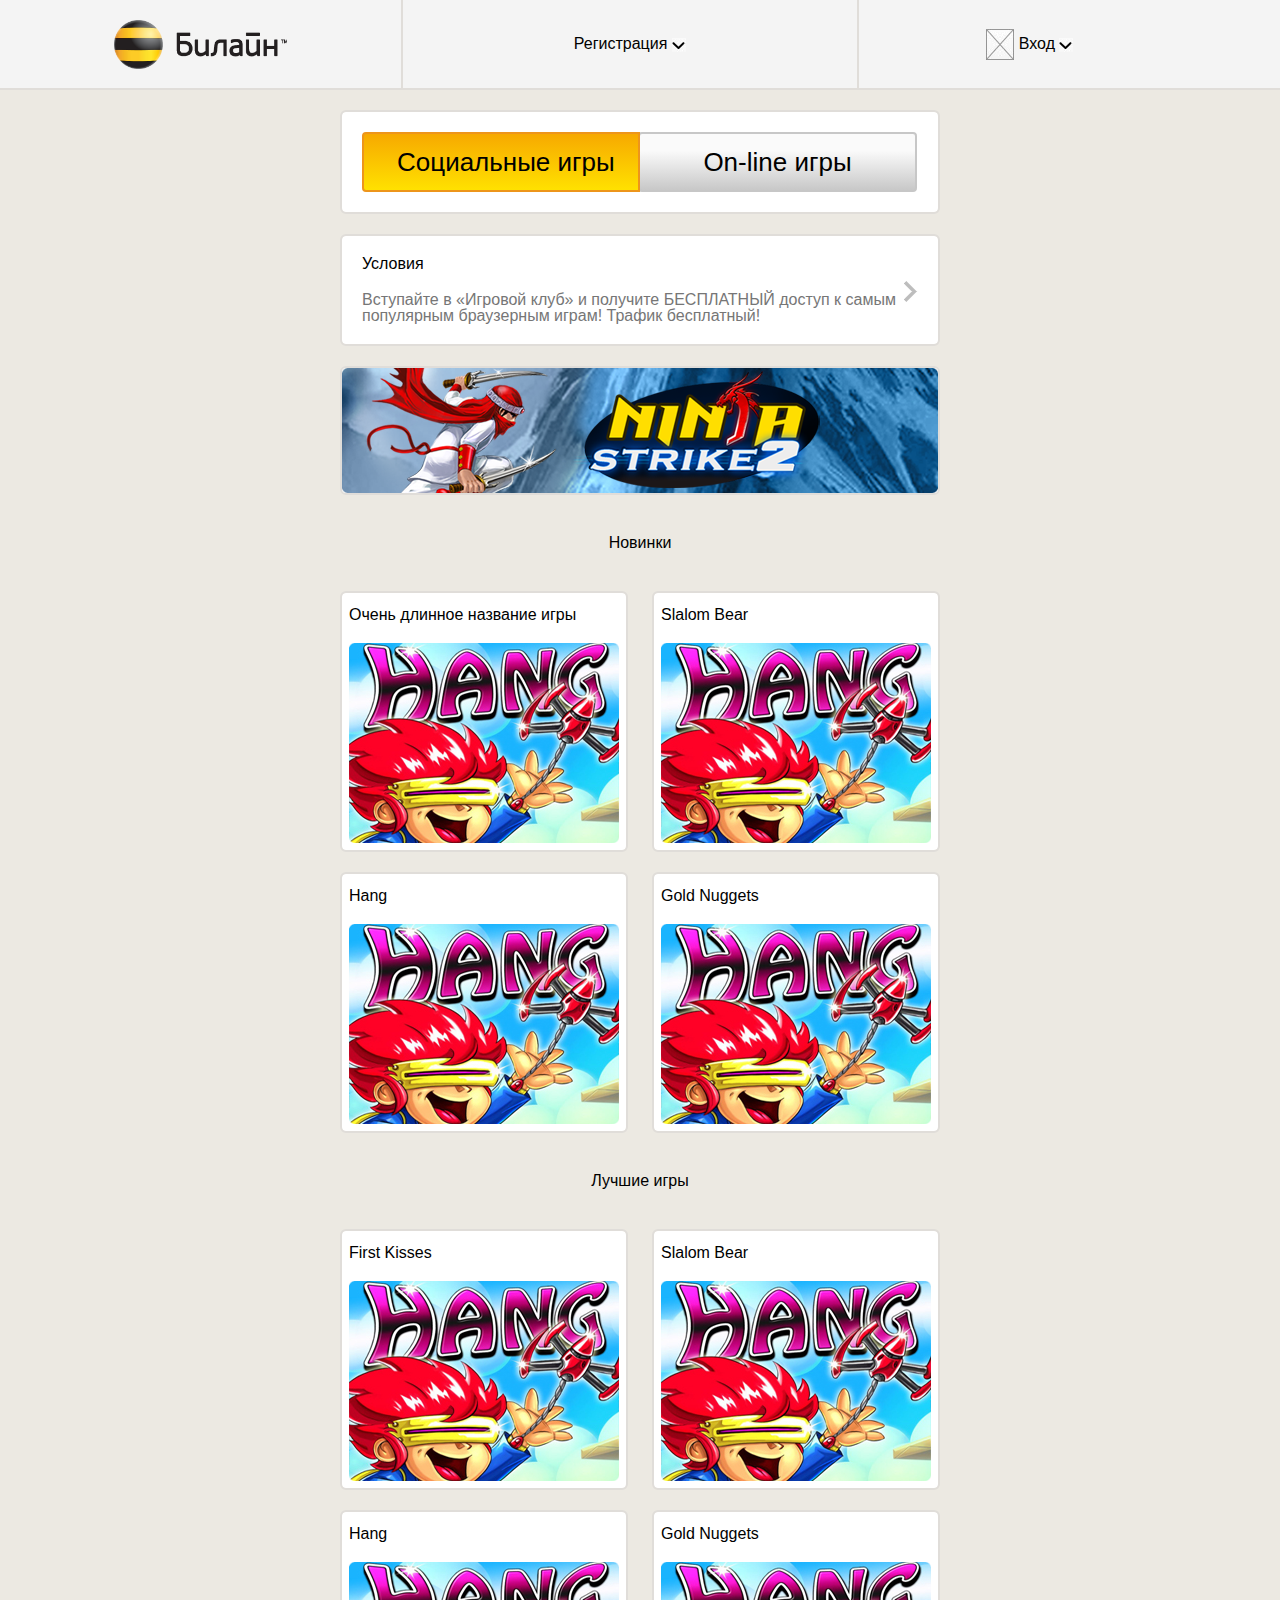
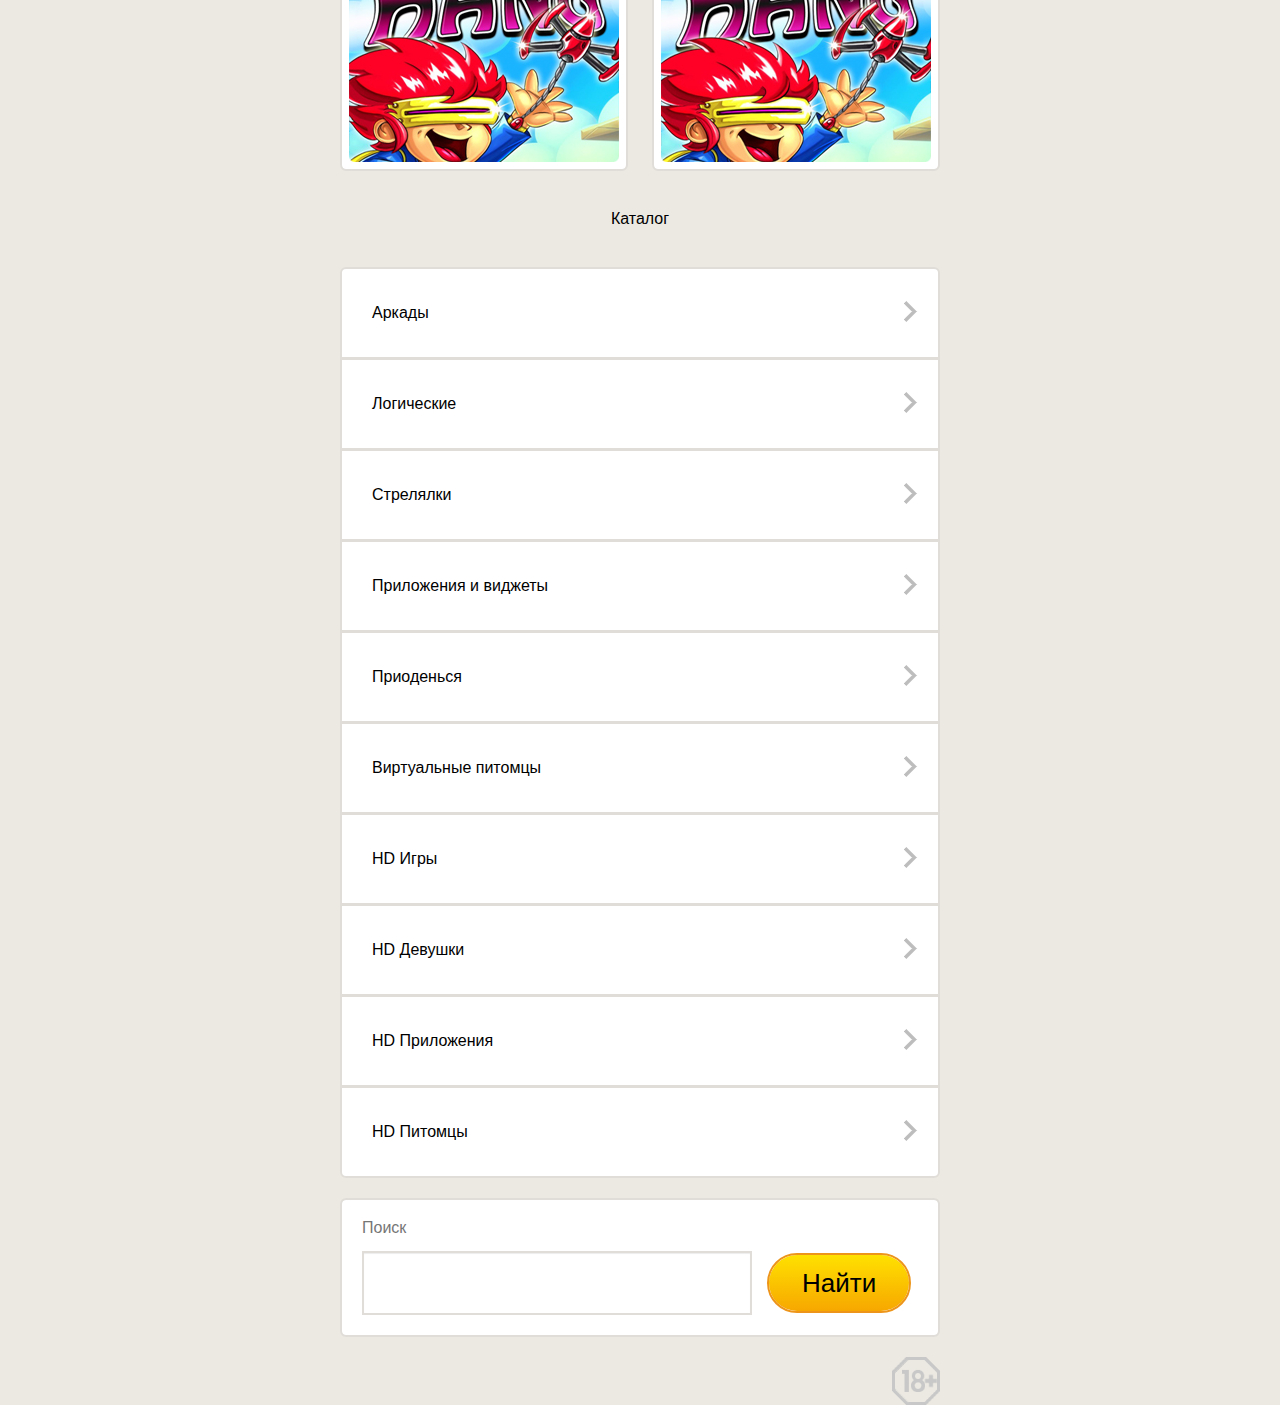
==== commit 44d99a78: "fix screenshot radius | slice text content-header" ====
--- a/h5c/index.html
+++ b/h5c/index.html
@@ -51,7 +51,7 @@
 
                 <section class="clearfix">
                     <figure class="content-item">
-                        <h2 class="content-item-header"><a href="content.html">First Kisses</a></h2>
+                        <h2 class="content-item-header"><a href="content.html">Очень длинное название игры</a></h2>
                         <div class="content-item-preview"><a href="content.html"><img src="images/demo/game-2.png" alt="*"/></a></div>
                     </figure>
 
--- a/h5c/css/style.css
+++ b/h5c/css/style.css
@@ -246,6 +246,15 @@
   font: 1.625rem italic "Officina", Arial, sans-serif;
   margin-top: 1.25rem;
 }
+.terms:after {
+  background: url("../images/arrow-right.png") no-repeat;
+  width: 0.875rem;
+  height: 1.3125rem;
+  content: "";
+  position: absolute;
+  top: 2.8125rem;
+  right: 1.25rem;
+}
 .banner-header .banner img {
   border: 2px solid #e0ddd9;
   -webkit-border-radius: 6px;
@@ -283,6 +292,9 @@
 .contents .content-item-header {
   font: 1.75rem normal "Officina", "Lucida Sans Unicode", "Lucida Grande", sans-serif;
   margin-top: 0.4375rem;
+  white-space: nowrap;
+  overflow: hidden;
+  text-overflow: ellipsis;
 }
 .contents .content-item-preview {
   margin-top: 1.25rem;
@@ -370,14 +382,12 @@
 }
 .content .content-screenshots {
   position: relative;
-  text-align: center;
-}
-.content .content-screenshots ul li {
+}
+.content .content-screenshots #screenshots img {
   border: 2px solid #ffd823;
-  background-color: #ffd823;
-  -webkit-border-radius: 22px;
-  -moz-border-radius: 22px;
-  border-radius: 22px;
+  -webkit-border-radius: 11px;
+  -moz-border-radius: 11px;
+  border-radius: 11px;
   -webkit-background-clip: padding;
   -moz-background-clip: padding;
   background-clip: padding-box;
@@ -687,10 +697,11 @@
   background: none;
   background: #ffc722;
 }
-.btn-nav {
-  padding-left: 0px;
-  padding-right: 0px;
-  width: 180px;
+.btn-socialgame {
+  width: 208px;
+}
+.btn-online {
+  width: 209px;
 }
 .btn-play,
 .btn-login {
@@ -762,12 +773,6 @@
 .btn-group .btn-group + .btn-group {
   margin-left: -2px;
 }
-.pull-right {
-  float: right;
-}
-.pull-left {
-  float: left;
-}
 /* `Clear Floated Elements
 ----------------------------------------------------------------------------------------------------*/
 /* http://sonspring.com/journal/clearing-floats */
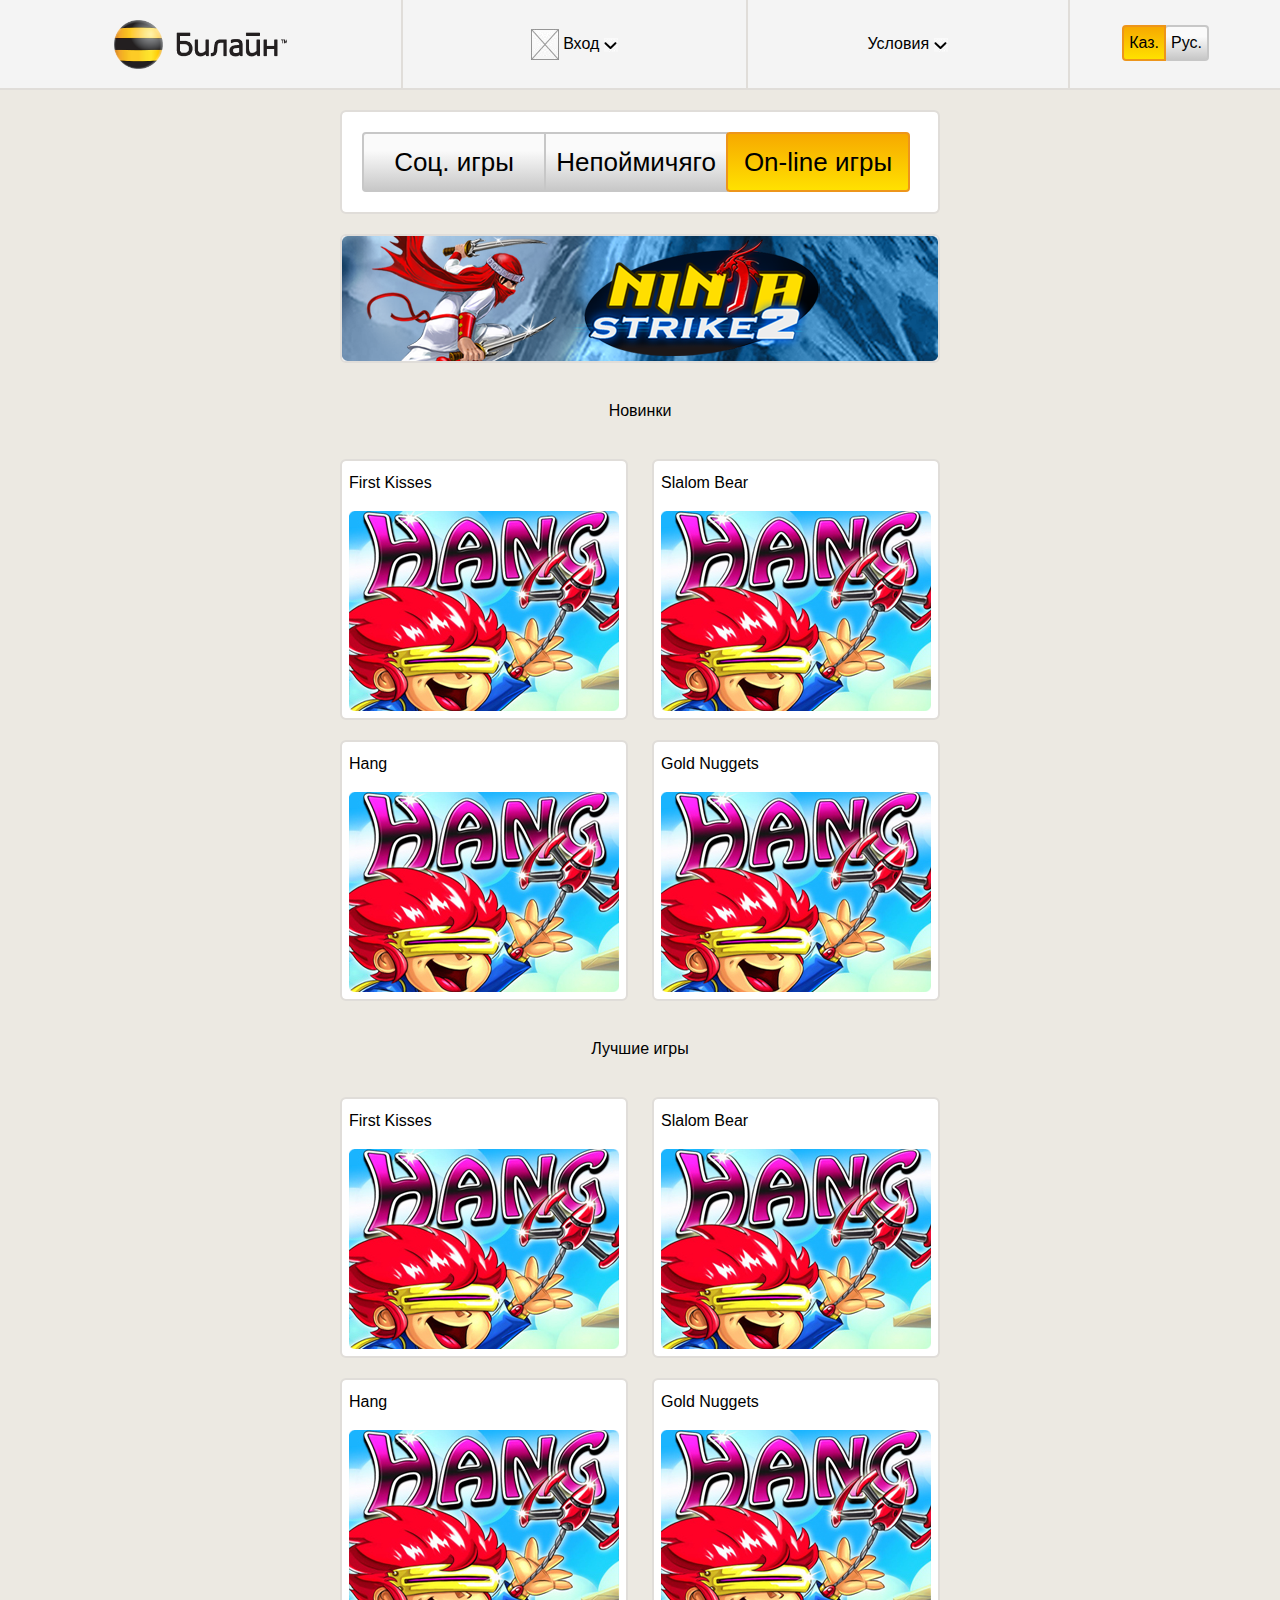
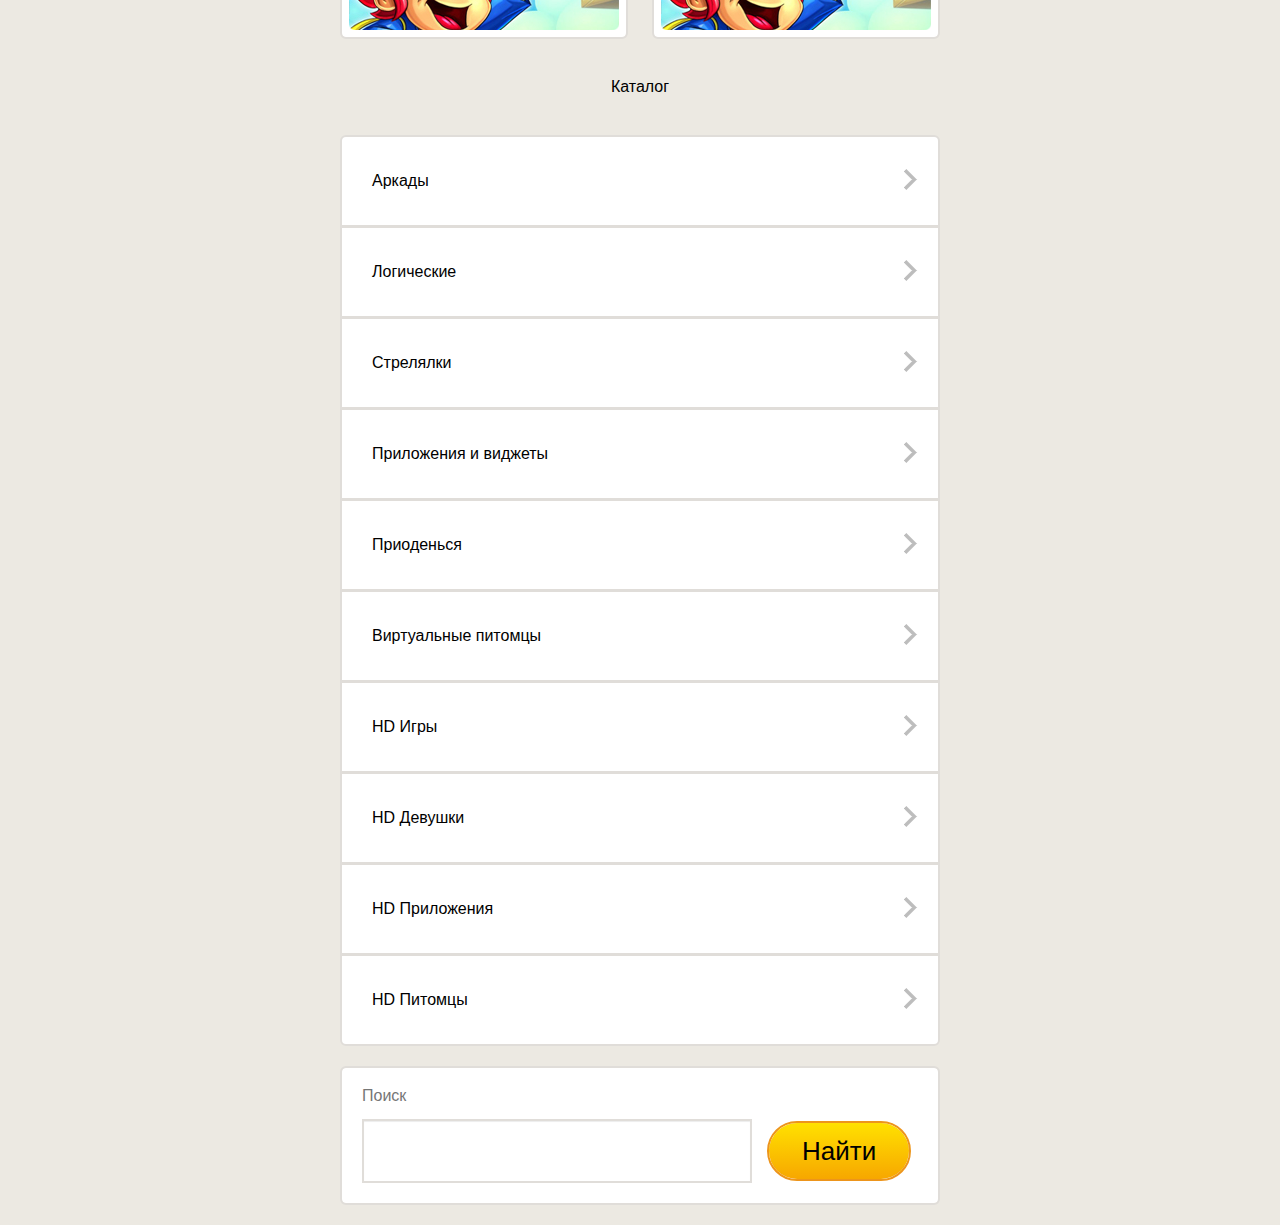
==== commit 5cfe87bc: "change header menu" ====
--- a/h5c/index.html
+++ b/h5c/index.html
@@ -16,27 +16,27 @@
     <section class="nav-main">
         <ul class="clearfix">
             <li class="nav-main-logo"><a href="index.html"><img src="images/logo.png" width="173" alt=""></a></li>
-            <li class="nav-main-registration"><a href="login.html">Регистрация <img src="images/arrow-down.png" alt=""></a></li>
             <li class="nav-main-enter"><img src="images/nologo.png" alt="*"> <a href="login.html">Вход <img src="images/arrow-down.png" alt="*"></a></li>
+            <li class="nav-main-terms"><a href="terms.html">Условия <img src="images/arrow-down.png" alt="*"></a></li>
+            <li class="nav-main-lang">
+                <div class="btn-group">
+                    <a href="#" class="btn btn-default active">Каз.</a>
+                    <a href="#" class="btn btn-default">Рус.</a>
+                </div>
+            </li>
         </ul>
     </section>
 
-    <div class="page">      
+    <div class="page">     
 
         <section class="container nav-slave">
             <div class="clearfix">
                 <div class="btn-group">
-                    <a href="" class="btn btn-default btn-socialgame active">Социальные игры</a>
-                    <a href="" class="btn btn-default btn-online">On-line игры</a>
+                    <a href="" class="btn btn-default btn-nav">Соц. игры</a>
+                    <a href="" class="btn btn-default btn-nav">Непоймичяго</a>
+                    <a href="" class="btn btn-default btn-nav active">On-line игры</a>
                 </div>
             </div>
-        </section>
-
-        <section class="container terms" onclick="javascript:location.href='terms.html'">
-            <article>
-                <h1 class="terms-header">Условия</h1>   
-                <div class="terms-text">Вступайте в «Игровой клуб» и получите БЕСПЛАТНЫЙ доступ к самым популярным браузерным играм! Трафик бесплатный!</div>
-            </article>          
         </section>
 
         <section class="container banner-header">
@@ -51,7 +51,7 @@
 
                 <section class="clearfix">
                     <figure class="content-item">
-                        <h2 class="content-item-header"><a href="content.html">Очень длинное название игры</a></h2>
+                        <h2 class="content-item-header"><a href="content.html">First Kisses</a></h2>
                         <div class="content-item-preview"><a href="content.html"><img src="images/demo/game-2.png" alt="*"/></a></div>
                     </figure>
 
@@ -134,10 +134,6 @@
                 </form>
             </div>
         </section>
-
-        <section class="container">
-            <div style="text-align: right;"><img src="images/18+.png" alt="18+"/></div>
-        </section>
     </div>
 </body>
 </html>--- a/h5c/css/style.css
+++ b/h5c/css/style.css
@@ -208,11 +208,26 @@
 .nav-main .nav-main-logo {
   width: 31.3235294%;
 }
-.nav-main .nav-main-registration {
-  width: 35.4411765%;
-}
 .nav-main .nav-main-enter {
   width: 26.7647059%;
+}
+.nav-main .nav-main-terms {
+  width: 25%;
+}
+.nav-main .nav-main-lang {
+  width: 15%;
+}
+.nav-main .nav-main-lang .btn-group {
+  display: inline-block;
+  margin-top: 25px;
+  margin-left: auto;
+  margin-right: auto;
+}
+.nav-main .nav-main-lang .btn-group .btn {
+  line-height: 2rem;
+  font-size: 1rem;
+  padding-left: 5px;
+  padding-right: 5px;
 }
 .nav-slave {
   padding: 1.25rem;
@@ -246,15 +261,6 @@
   font: 1.625rem italic "Officina", Arial, sans-serif;
   margin-top: 1.25rem;
 }
-.terms:after {
-  background: url("../images/arrow-right.png") no-repeat;
-  width: 0.875rem;
-  height: 1.3125rem;
-  content: "";
-  position: absolute;
-  top: 2.8125rem;
-  right: 1.25rem;
-}
 .banner-header .banner img {
   border: 2px solid #e0ddd9;
   -webkit-border-radius: 6px;
@@ -292,9 +298,6 @@
 .contents .content-item-header {
   font: 1.75rem normal "Officina", "Lucida Sans Unicode", "Lucida Grande", sans-serif;
   margin-top: 0.4375rem;
-  white-space: nowrap;
-  overflow: hidden;
-  text-overflow: ellipsis;
 }
 .contents .content-item-preview {
   margin-top: 1.25rem;
@@ -382,12 +385,14 @@
 }
 .content .content-screenshots {
   position: relative;
-}
-.content .content-screenshots #screenshots img {
+  text-align: center;
+}
+.content .content-screenshots ul li {
   border: 2px solid #ffd823;
-  -webkit-border-radius: 11px;
-  -moz-border-radius: 11px;
-  border-radius: 11px;
+  background-color: #ffd823;
+  -webkit-border-radius: 22px;
+  -moz-border-radius: 22px;
+  border-radius: 22px;
   -webkit-background-clip: padding;
   -moz-background-clip: padding;
   background-clip: padding-box;
@@ -697,11 +702,10 @@
   background: none;
   background: #ffc722;
 }
-.btn-socialgame {
-  width: 208px;
-}
-.btn-online {
-  width: 209px;
+.btn-nav {
+  padding-left: 0px;
+  padding-right: 0px;
+  width: 180px;
 }
 .btn-play,
 .btn-login {
@@ -773,6 +777,12 @@
 .btn-group .btn-group + .btn-group {
   margin-left: -2px;
 }
+.pull-right {
+  float: right;
+}
+.pull-left {
+  float: left;
+}
 /* `Clear Floated Elements
 ----------------------------------------------------------------------------------------------------*/
 /* http://sonspring.com/journal/clearing-floats */
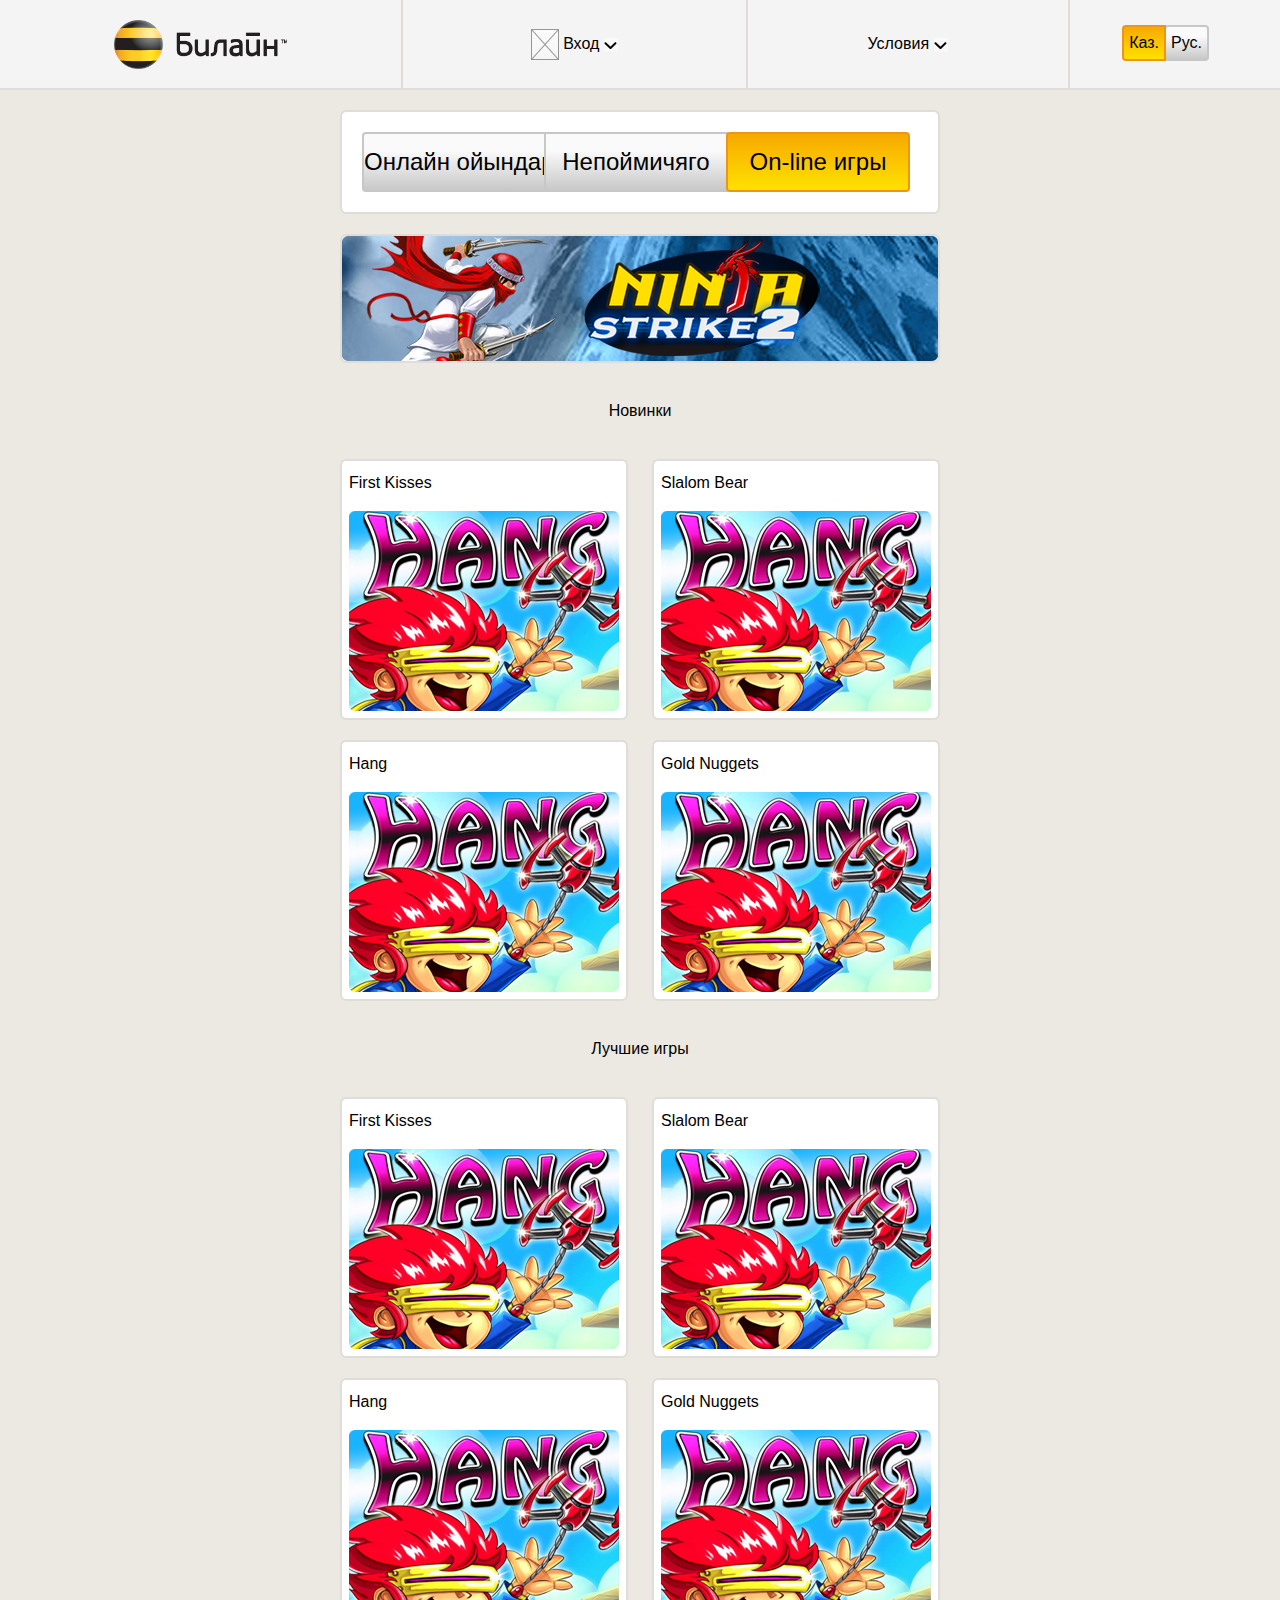
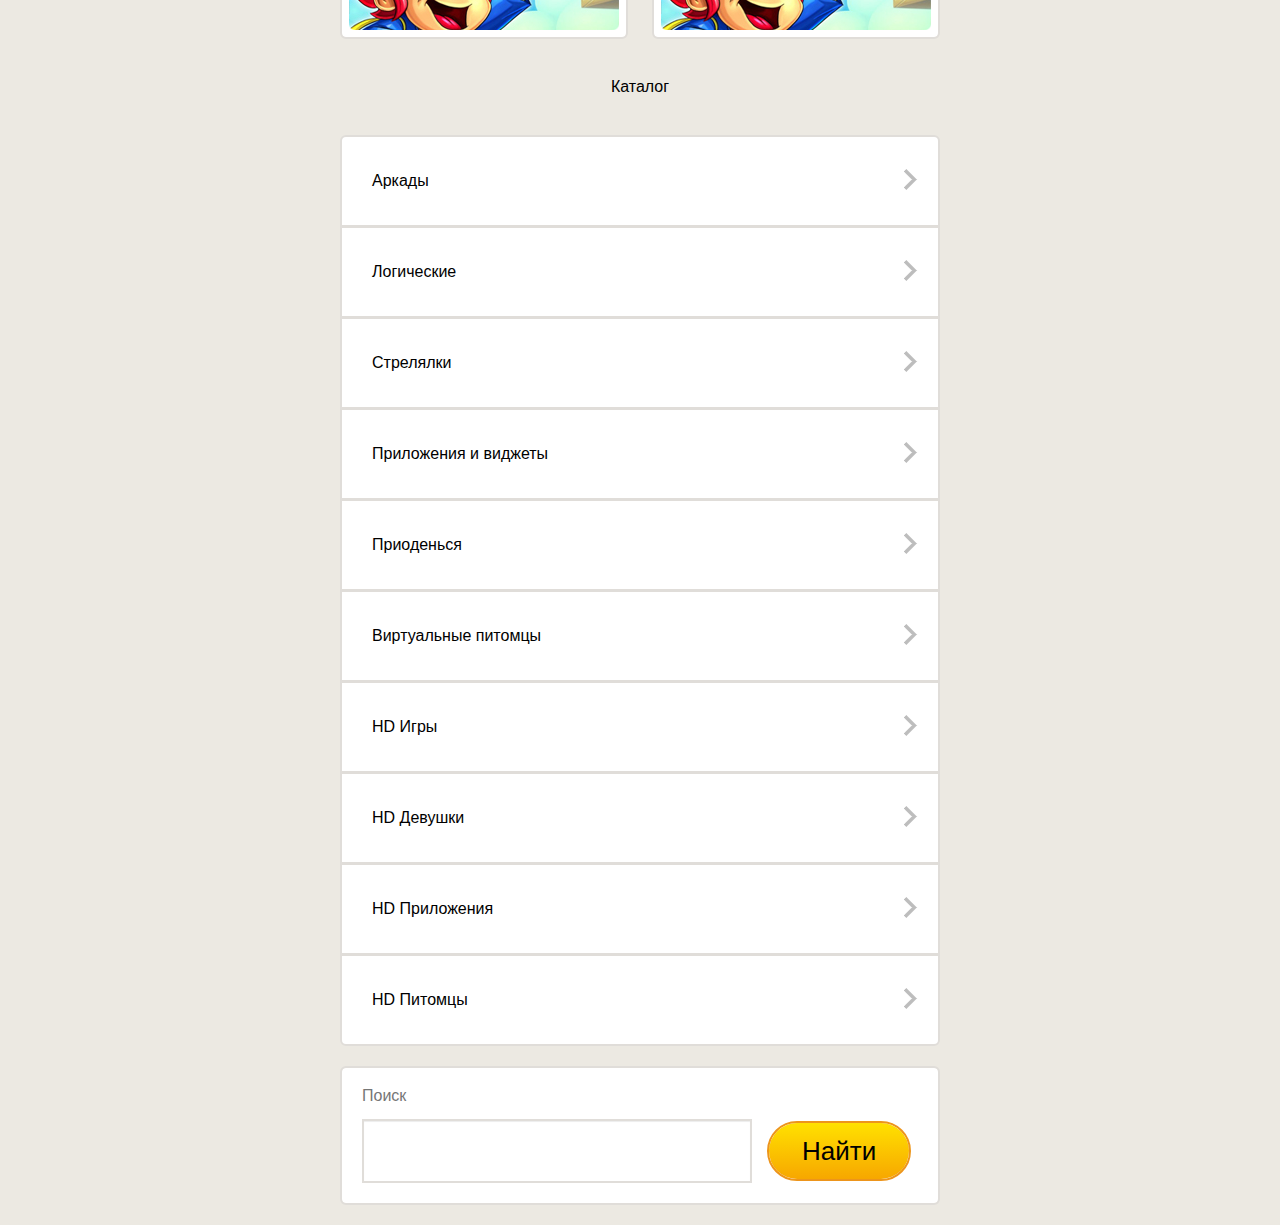
==== commit 788b0fdd: "change font size" ====
--- a/h5c/index.html
+++ b/h5c/index.html
@@ -32,7 +32,7 @@
         <section class="container nav-slave">
             <div class="clearfix">
                 <div class="btn-group">
-                    <a href="" class="btn btn-default btn-nav">Соц. игры</a>
+                    <a href="" class="btn btn-default btn-nav">Онлайн ойындар</a>
                     <a href="" class="btn btn-default btn-nav">Непоймичяго</a>
                     <a href="" class="btn btn-default btn-nav active">On-line игры</a>
                 </div>
--- a/h5c/css/style.css
+++ b/h5c/css/style.css
@@ -240,6 +240,9 @@
   -moz-background-clip: padding;
   background-clip: padding-box;
 }
+.nav-slave .btn-group .btn {
+  font-size: 1.5rem;
+}
 .terms {
   position: relative;
   padding: 1.25rem;
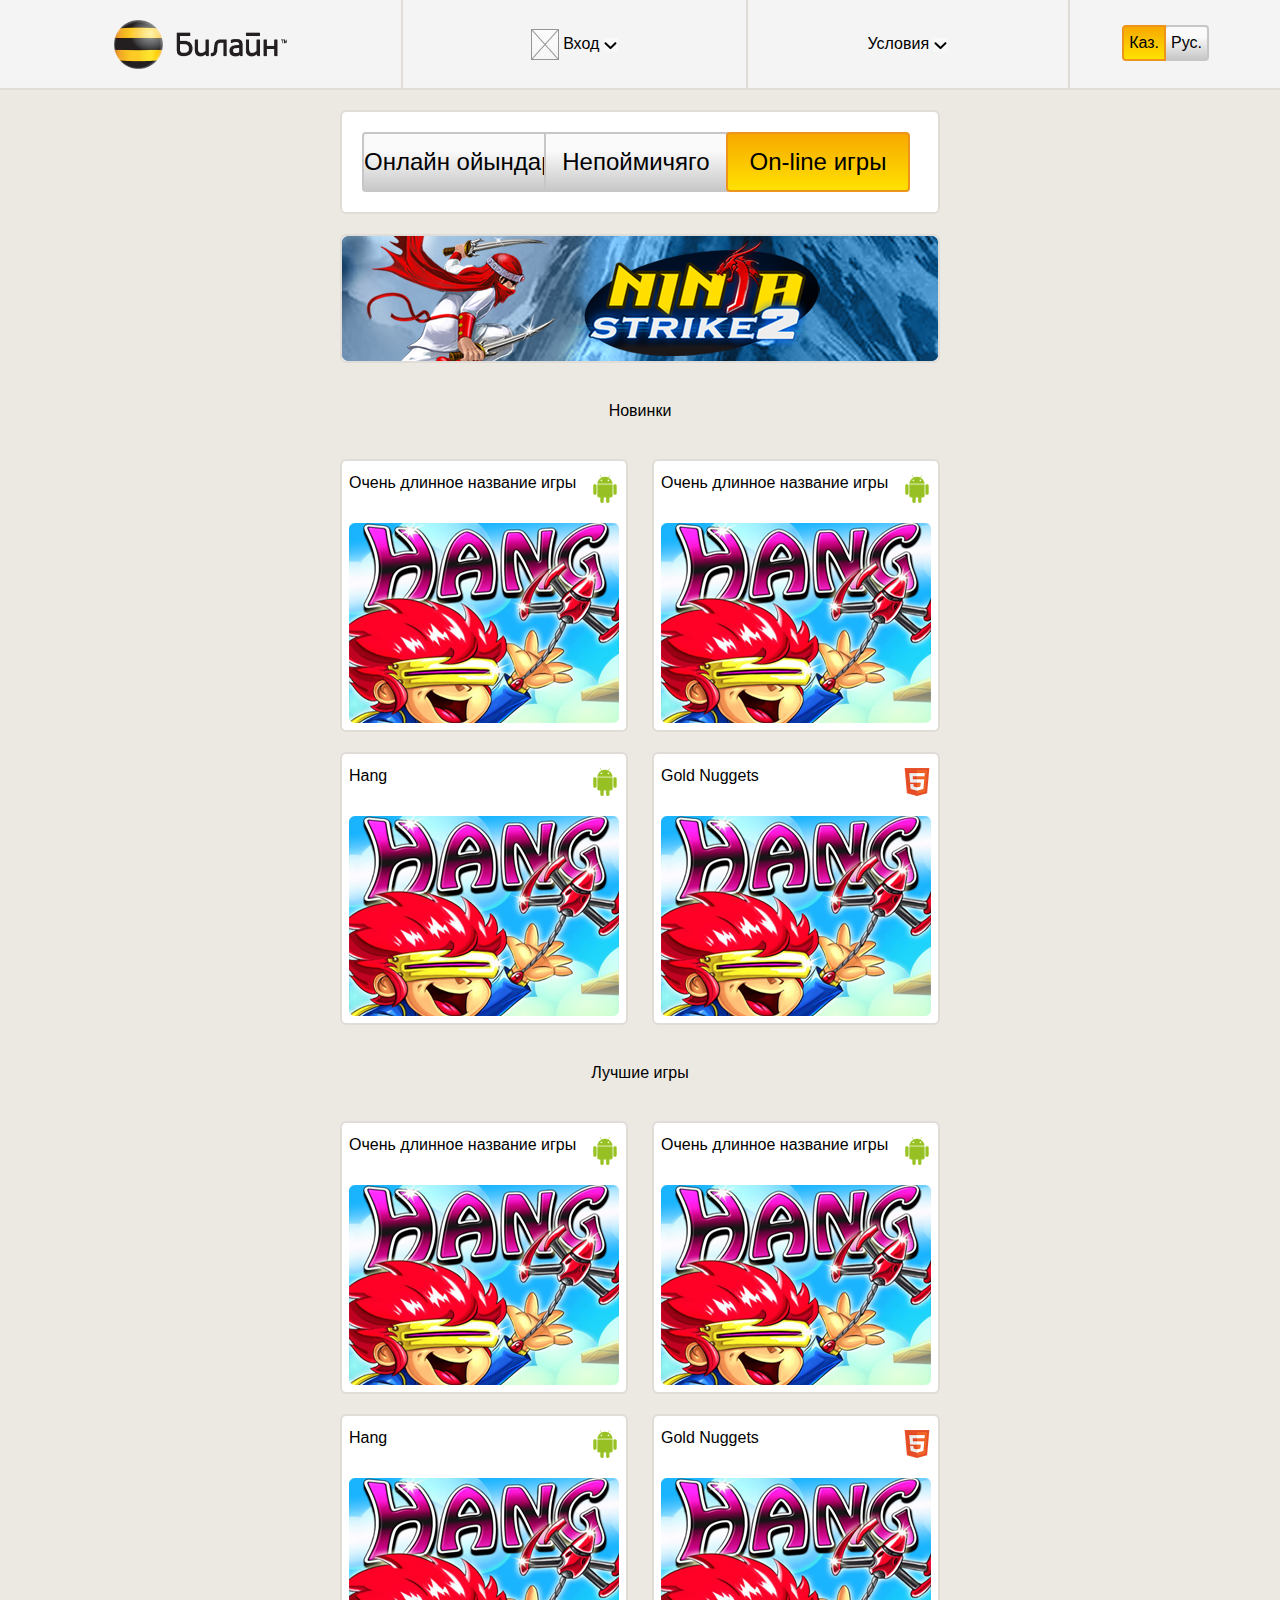
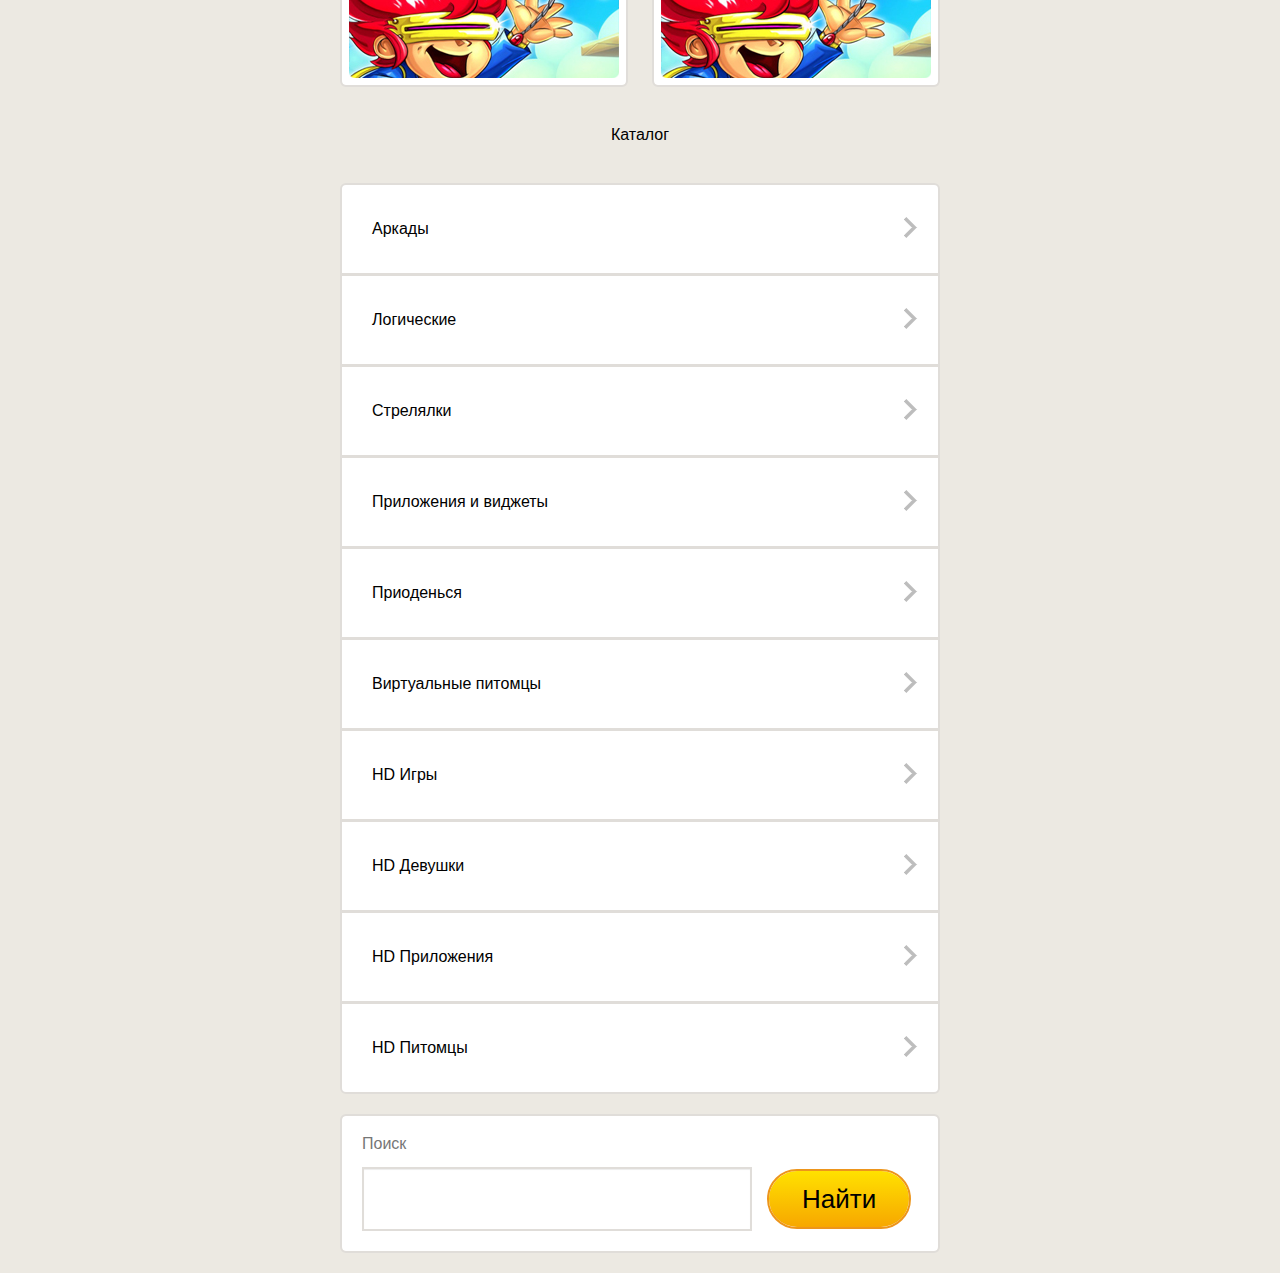
==== commit 3de4be38: "добавлены иконки платформ" ====
--- a/h5c/index.html
+++ b/h5c/index.html
@@ -51,22 +51,34 @@
 
                 <section class="clearfix">
                     <figure class="content-item">
-                        <h2 class="content-item-header"><a href="content.html">First Kisses</a></h2>
+                        <h2 class="content-item-header clearfix">
+                            <span><a href="content.html">Очень длинное название игры</a></span>
+                            <img class="pull-right" src="images/ico_android.png" width="28" height="28" alt=""/>
+                        </h2>
                         <div class="content-item-preview"><a href="content.html"><img src="images/demo/game-2.png" alt="*"/></a></div>
                     </figure>
 
                     <figure class="content-item">
-                        <h2 class="content-item-header"><a href="content.html">Slalom Bear</a></h2>
+                        <h2 class="content-item-header clearfix">
+                            <span><a href="content.html">Очень длинное название игры</a></span>
+                            <img class="pull-right" src="images/ico_android.png" width="28" height="28" alt=""/>
+                        </h2>
                         <div class="content-item-preview"><a href="content.html"><img src="images/demo/game-2.png" alt="*"/></a></div>
                     </figure>
 
                     <figure class="content-item">
-                        <h2 class="content-item-header"><a href="content.html">Hang</a></h2>
+                        <h2 class="content-item-header clearfix">
+                            <span><a href="content.html">Hang</a></span>
+                            <img class="pull-right" src="images/ico_android.png" width="28" height="28" alt=""/>
+                        </h2>
                         <div class="content-item-preview"><a href="content.html"><img src="images/demo/game-2.png" alt="*"/></a></div>
                     </figure>
 
                     <figure class="content-item">
-                        <h2 class="content-item-header"><a href="content.html">Gold Nuggets</a></h2>
+                        <h2 class="content-item-header clearfix">
+                            <span><a href="content.html">Gold Nuggets</a></span>
+                            <img class="pull-right" src="images/ico_html5.png" width="28" height="28" alt=""/>
+                        </h2>
                         <div class="content-item-preview"><a href="content.html"><img src="images/demo/game-2.png" alt="*"/></a></div>
                     </figure>
                 </section>
@@ -79,22 +91,34 @@
 
                 <section class="clearfix">
                     <figure class="content-item">
-                        <h2 class="content-item-header"><a href="content.html">First Kisses</a></h2>
+                        <h2 class="content-item-header clearfix">
+                            <span><a href="content.html">Очень длинное название игры</a></span>
+                            <img class="pull-right" src="images/ico_android.png" width="28" height="28" alt=""/>
+                        </h2>
                         <div class="content-item-preview"><a href="content.html"><img src="images/demo/game-2.png" alt="*"/></a></div>
                     </figure>
 
                     <figure class="content-item">
-                        <h2 class="content-item-header"><a href="content.html">Slalom Bear</a></h2>
+                        <h2 class="content-item-header clearfix">
+                            <span><a href="content.html">Очень длинное название игры</a></span>
+                            <img class="pull-right" src="images/ico_android.png" width="28" height="28" alt=""/>
+                        </h2>
                         <div class="content-item-preview"><a href="content.html"><img src="images/demo/game-2.png" alt="*"/></a></div>
                     </figure>
 
                     <figure class="content-item">
-                        <h2 class="content-item-header"><a href="content.html">Hang</a></h2>
+                        <h2 class="content-item-header clearfix">
+                            <span><a href="content.html">Hang</a></span>
+                            <img class="pull-right" src="images/ico_android.png" width="28" height="28" alt=""/>
+                        </h2>
                         <div class="content-item-preview"><a href="content.html"><img src="images/demo/game-2.png" alt="*"/></a></div>
                     </figure>
 
                     <figure class="content-item">
-                        <h2 class="content-item-header"><a href="content.html">Gold Nuggets</a></h2>
+                        <h2 class="content-item-header clearfix">
+                            <span><a href="content.html">Gold Nuggets</a></span>
+                            <img class="pull-right" src="images/ico_html5.png" width="28" height="28" alt=""/>
+                        </h2>
                         <div class="content-item-preview"><a href="content.html"><img src="images/demo/game-2.png" alt="*"/></a></div>
                     </figure>
                 </section>
--- a/h5c/css/style.css
+++ b/h5c/css/style.css
@@ -301,6 +301,16 @@
 .contents .content-item-header {
   font: 1.75rem normal "Officina", "Lucida Sans Unicode", "Lucida Grande", sans-serif;
   margin-top: 0.4375rem;
+  white-space: nowrap;
+}
+.contents .content-item-header span {
+  float: left;
+  width: 85%;
+  overflow: hidden;
+  text-overflow: ellipsis;
+}
+.contents .content-item-header img {
+  float: right;
 }
 .contents .content-item-preview {
   margin-top: 1.25rem;
@@ -388,14 +398,12 @@
 }
 .content .content-screenshots {
   position: relative;
-  text-align: center;
-}
-.content .content-screenshots ul li {
+}
+.content .content-screenshots #screenshots img {
   border: 2px solid #ffd823;
-  background-color: #ffd823;
-  -webkit-border-radius: 22px;
-  -moz-border-radius: 22px;
-  border-radius: 22px;
+  -webkit-border-radius: 11px;
+  -moz-border-radius: 11px;
+  border-radius: 11px;
   -webkit-background-clip: padding;
   -moz-background-clip: padding;
   background-clip: padding-box;
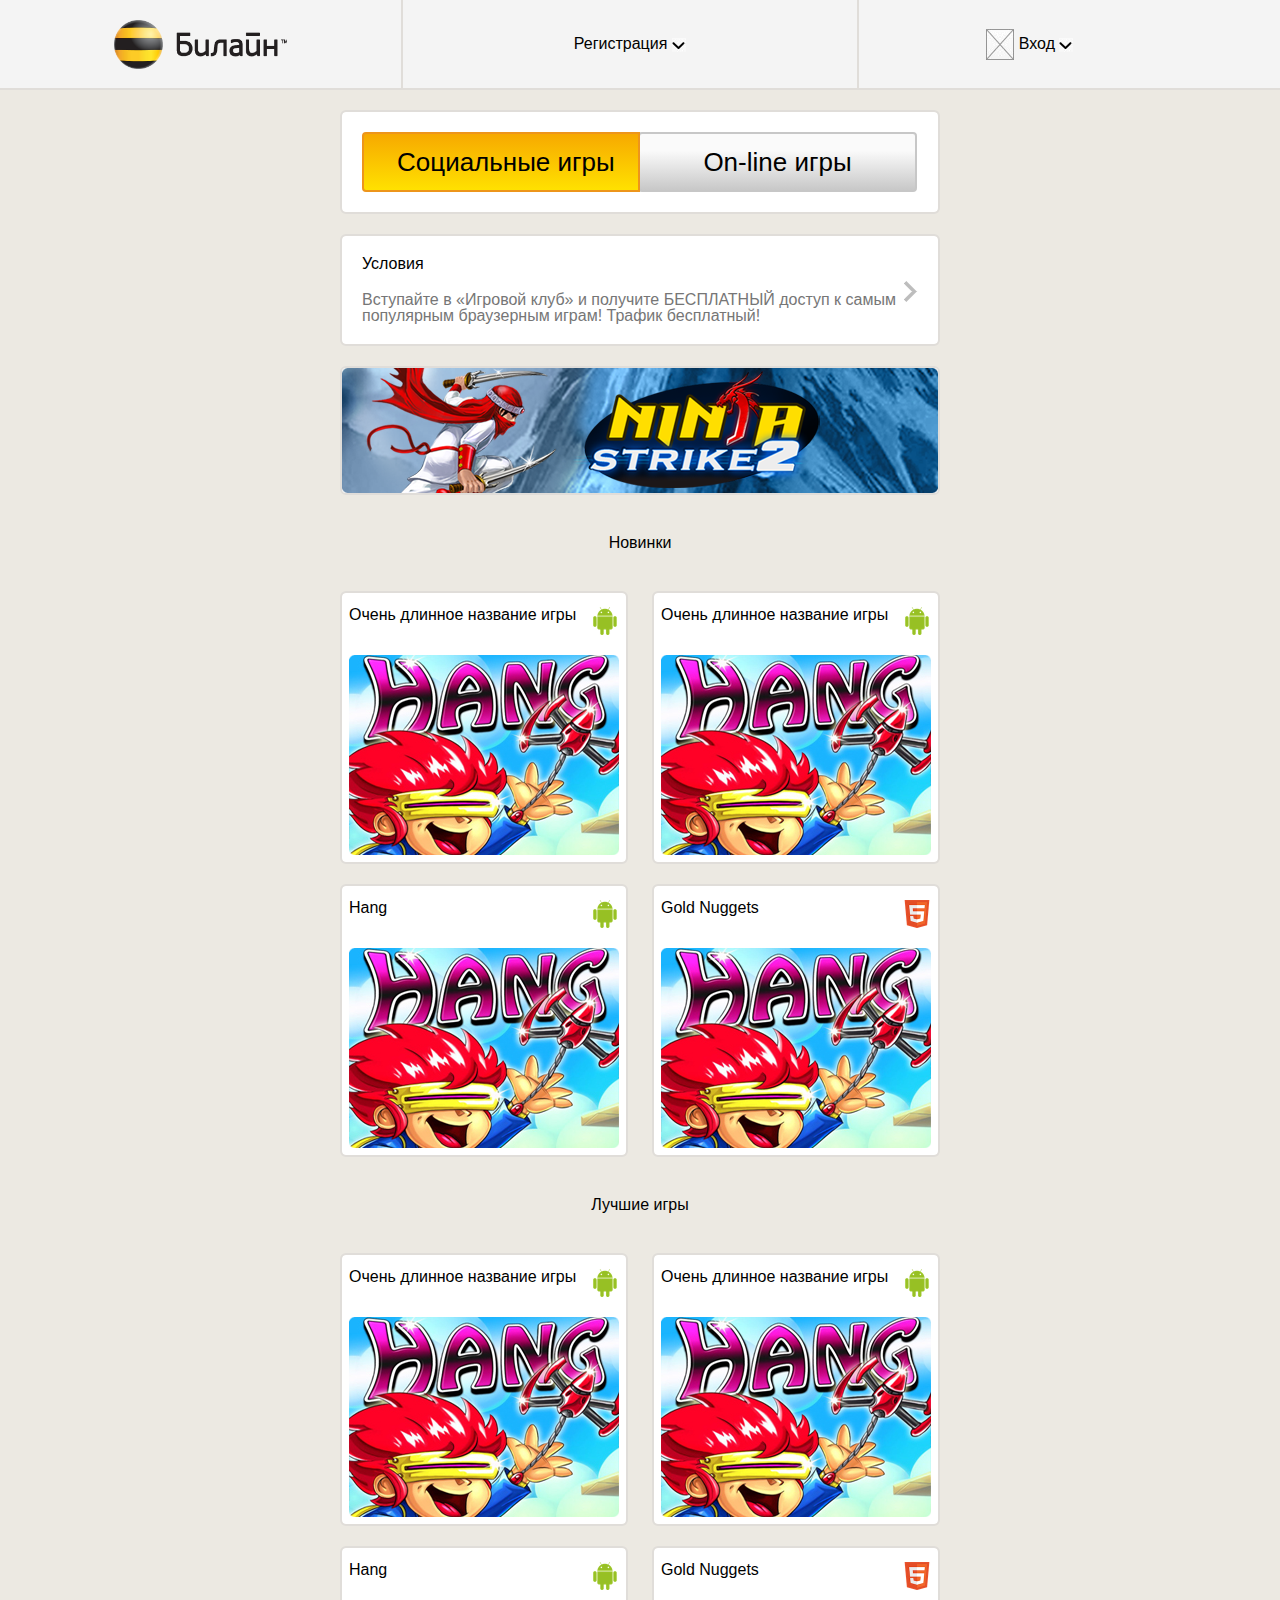
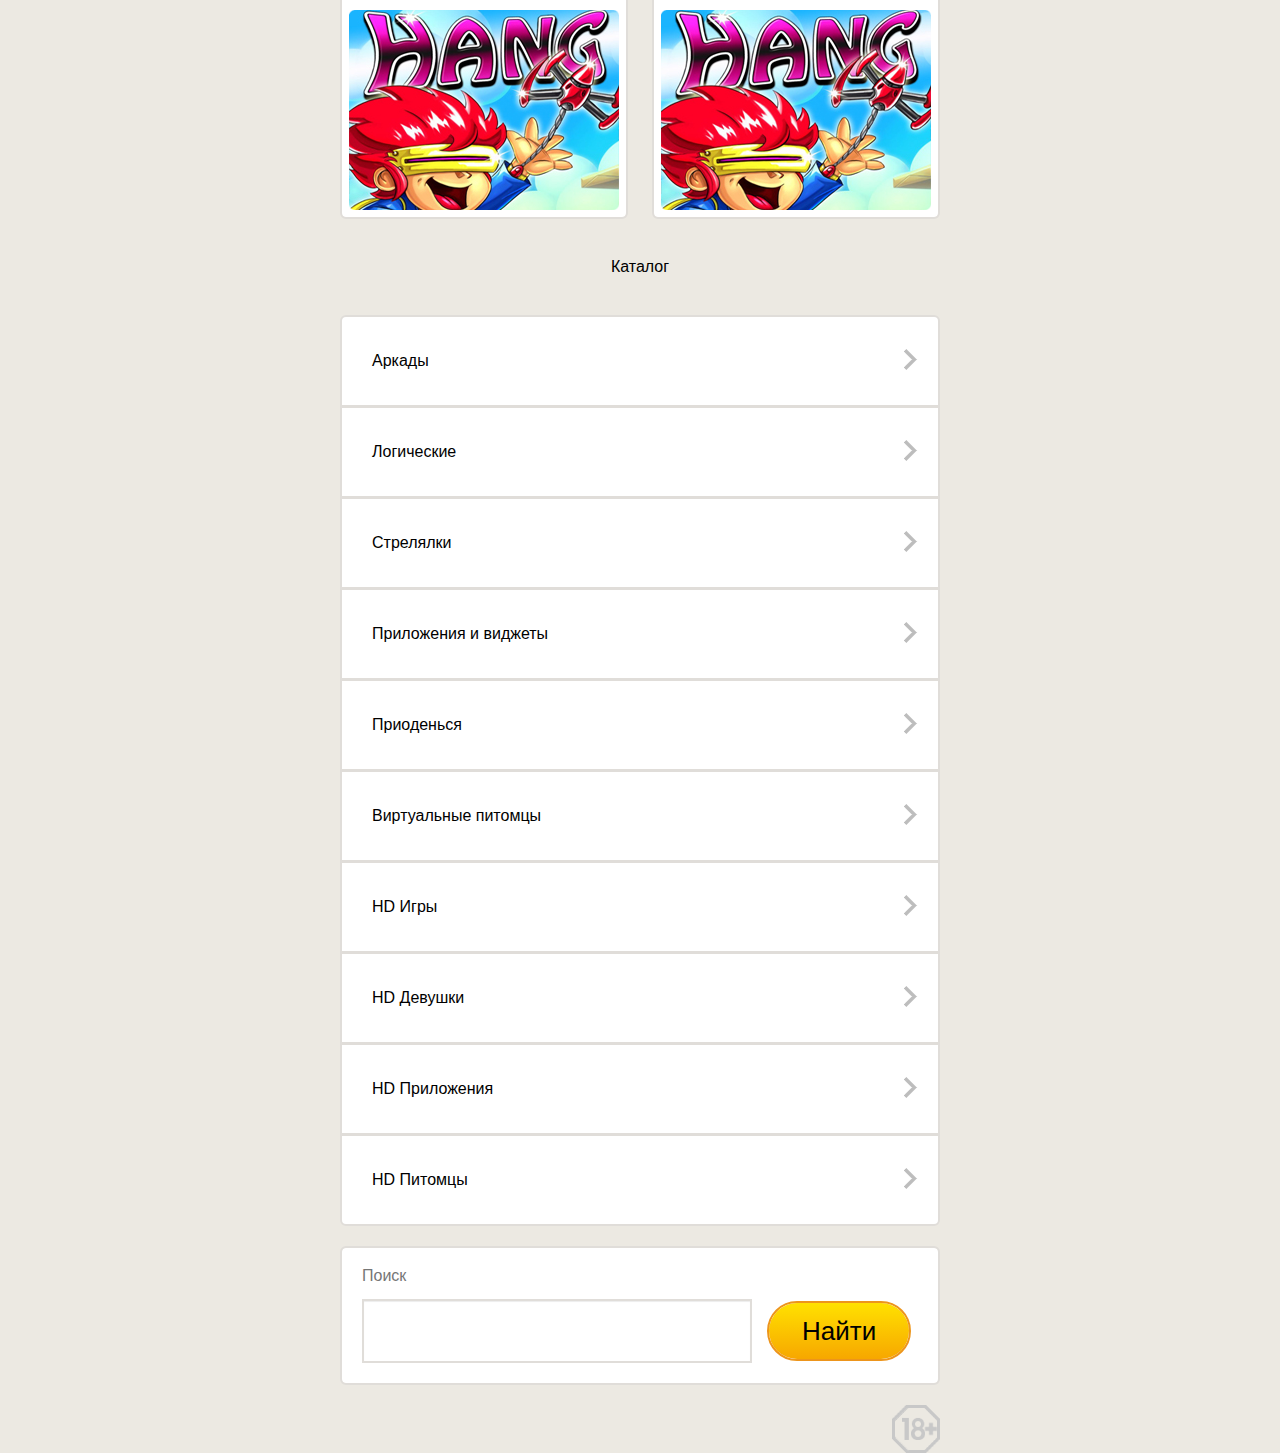
==== commit 9c653d3e: "Добавлены иконки платформ" ====
--- a/h5c/index.html
+++ b/h5c/index.html
@@ -16,27 +16,27 @@
     <section class="nav-main">
         <ul class="clearfix">
             <li class="nav-main-logo"><a href="index.html"><img src="images/logo.png" width="173" alt=""></a></li>
+            <li class="nav-main-registration"><a href="login.html">Регистрация <img src="images/arrow-down.png" alt=""></a></li>
             <li class="nav-main-enter"><img src="images/nologo.png" alt="*"> <a href="login.html">Вход <img src="images/arrow-down.png" alt="*"></a></li>
-            <li class="nav-main-terms"><a href="terms.html">Условия <img src="images/arrow-down.png" alt="*"></a></li>
-            <li class="nav-main-lang">
-                <div class="btn-group">
-                    <a href="#" class="btn btn-default active">Каз.</a>
-                    <a href="#" class="btn btn-default">Рус.</a>
-                </div>
-            </li>
         </ul>
     </section>
 
-    <div class="page">     
+    <div class="page">      
 
         <section class="container nav-slave">
             <div class="clearfix">
                 <div class="btn-group">
-                    <a href="" class="btn btn-default btn-nav">Онлайн ойындар</a>
-                    <a href="" class="btn btn-default btn-nav">Непоймичяго</a>
-                    <a href="" class="btn btn-default btn-nav active">On-line игры</a>
+                    <a href="" class="btn btn-default btn-socialgame active">Социальные игры</a>
+                    <a href="" class="btn btn-default btn-online">On-line игры</a>
                 </div>
             </div>
+        </section>
+
+        <section class="container terms" onclick="javascript:location.href='terms.html'">
+            <article>
+                <h1 class="terms-header">Условия</h1>   
+                <div class="terms-text">Вступайте в «Игровой клуб» и получите БЕСПЛАТНЫЙ доступ к самым популярным браузерным играм! Трафик бесплатный!</div>
+            </article>          
         </section>
 
         <section class="container banner-header">
@@ -158,6 +158,10 @@
                 </form>
             </div>
         </section>
+
+        <section class="container">
+            <div style="text-align: right;"><img src="images/18+.png" alt="18+"/></div>
+        </section>
     </div>
 </body>
 </html>--- a/h5c/css/style.css
+++ b/h5c/css/style.css
@@ -208,27 +208,12 @@
 .nav-main .nav-main-logo {
   width: 31.3235294%;
 }
+.nav-main .nav-main-registration {
+  width: 35.4411765%;
+}
 .nav-main .nav-main-enter {
   width: 26.7647059%;
 }
-.nav-main .nav-main-terms {
-  width: 25%;
-}
-.nav-main .nav-main-lang {
-  width: 15%;
-}
-.nav-main .nav-main-lang .btn-group {
-  display: inline-block;
-  margin-top: 25px;
-  margin-left: auto;
-  margin-right: auto;
-}
-.nav-main .nav-main-lang .btn-group .btn {
-  line-height: 2rem;
-  font-size: 1rem;
-  padding-left: 5px;
-  padding-right: 5px;
-}
 .nav-slave {
   padding: 1.25rem;
   background-color: #ffffff;
@@ -239,9 +224,6 @@
   -webkit-background-clip: padding;
   -moz-background-clip: padding;
   background-clip: padding-box;
-}
-.nav-slave .btn-group .btn {
-  font-size: 1.5rem;
 }
 .terms {
   position: relative;
@@ -263,6 +245,15 @@
   color: #767676;
   font: 1.625rem italic "Officina", Arial, sans-serif;
   margin-top: 1.25rem;
+}
+.terms:after {
+  background: url("../images/arrow-right.png") no-repeat;
+  width: 0.875rem;
+  height: 1.3125rem;
+  content: "";
+  position: absolute;
+  top: 2.8125rem;
+  right: 1.25rem;
 }
 .banner-header .banner img {
   border: 2px solid #e0ddd9;
@@ -713,10 +704,11 @@
   background: none;
   background: #ffc722;
 }
-.btn-nav {
-  padding-left: 0px;
-  padding-right: 0px;
-  width: 180px;
+.btn-socialgame {
+  width: 208px;
+}
+.btn-online {
+  width: 209px;
 }
 .btn-play,
 .btn-login {
@@ -788,12 +780,6 @@
 .btn-group .btn-group + .btn-group {
   margin-left: -2px;
 }
-.pull-right {
-  float: right;
-}
-.pull-left {
-  float: left;
-}
 /* `Clear Floated Elements
 ----------------------------------------------------------------------------------------------------*/
 /* http://sonspring.com/journal/clearing-floats */
